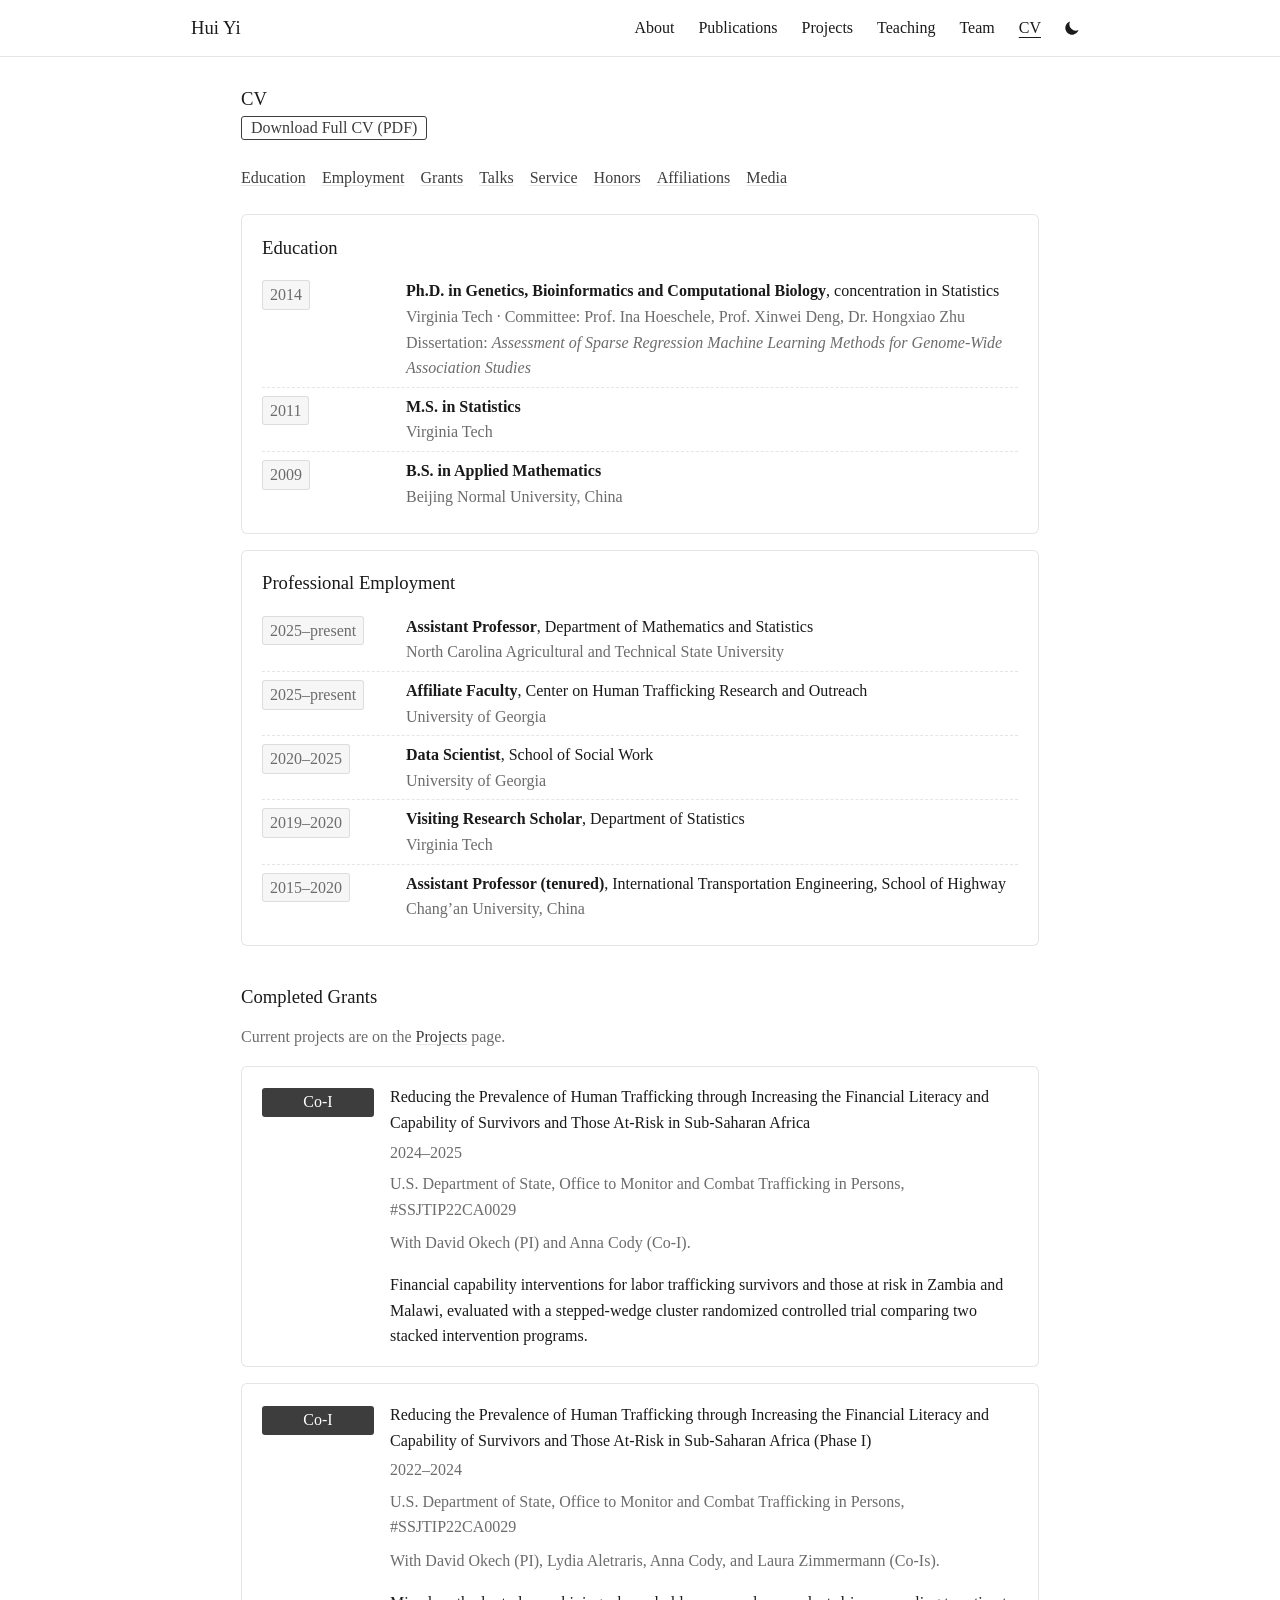
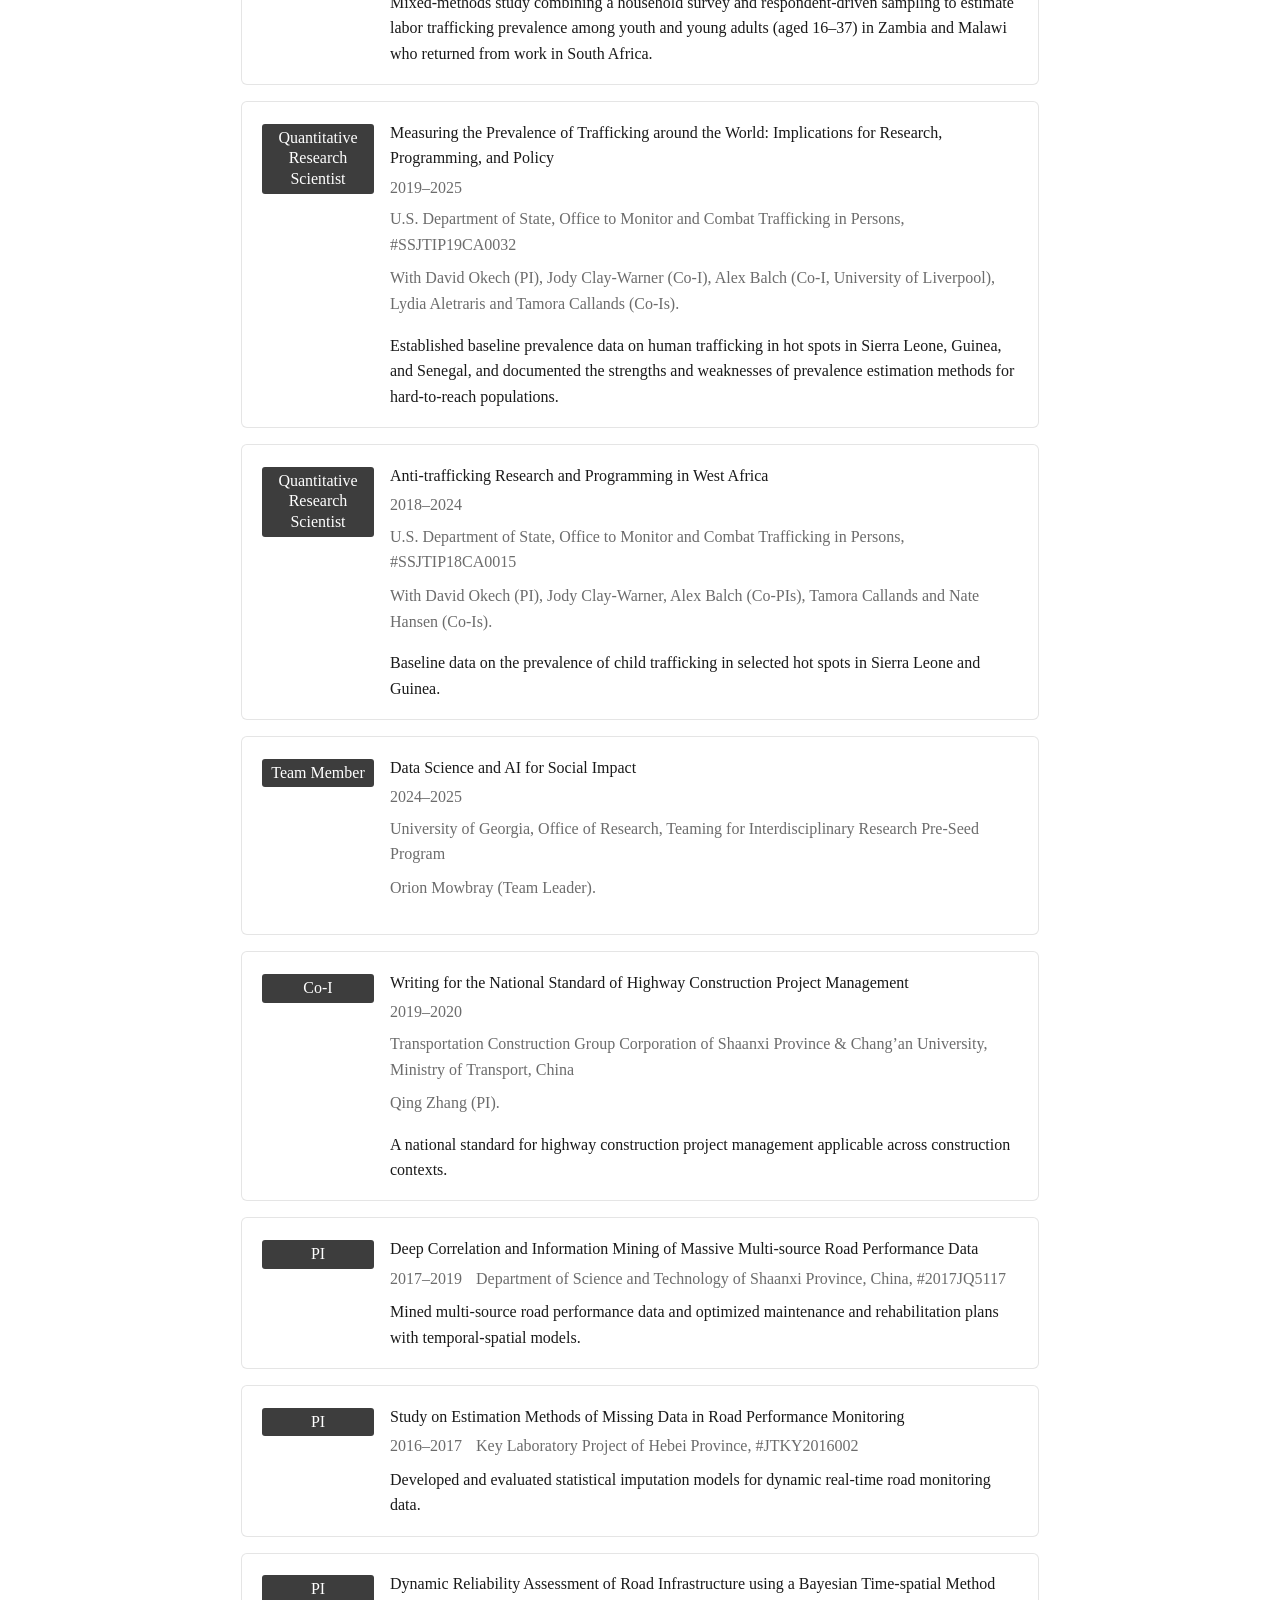
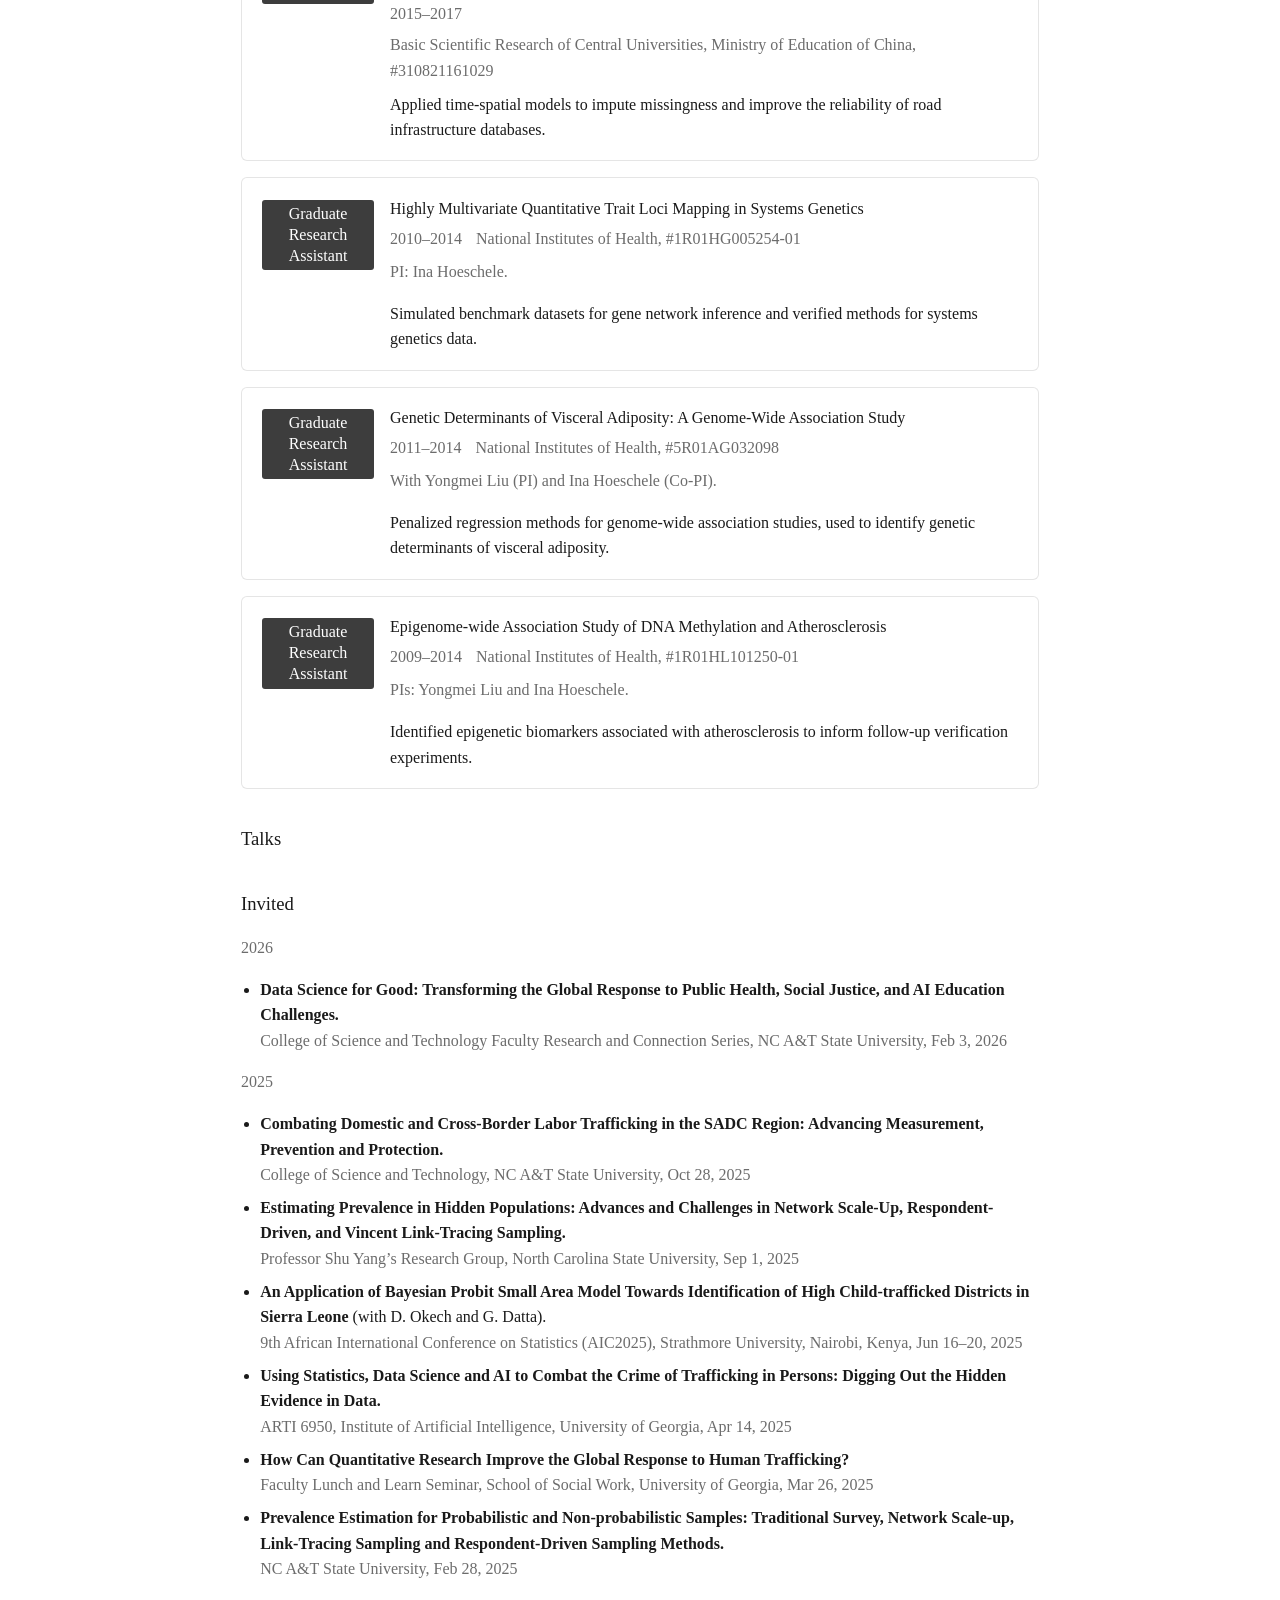
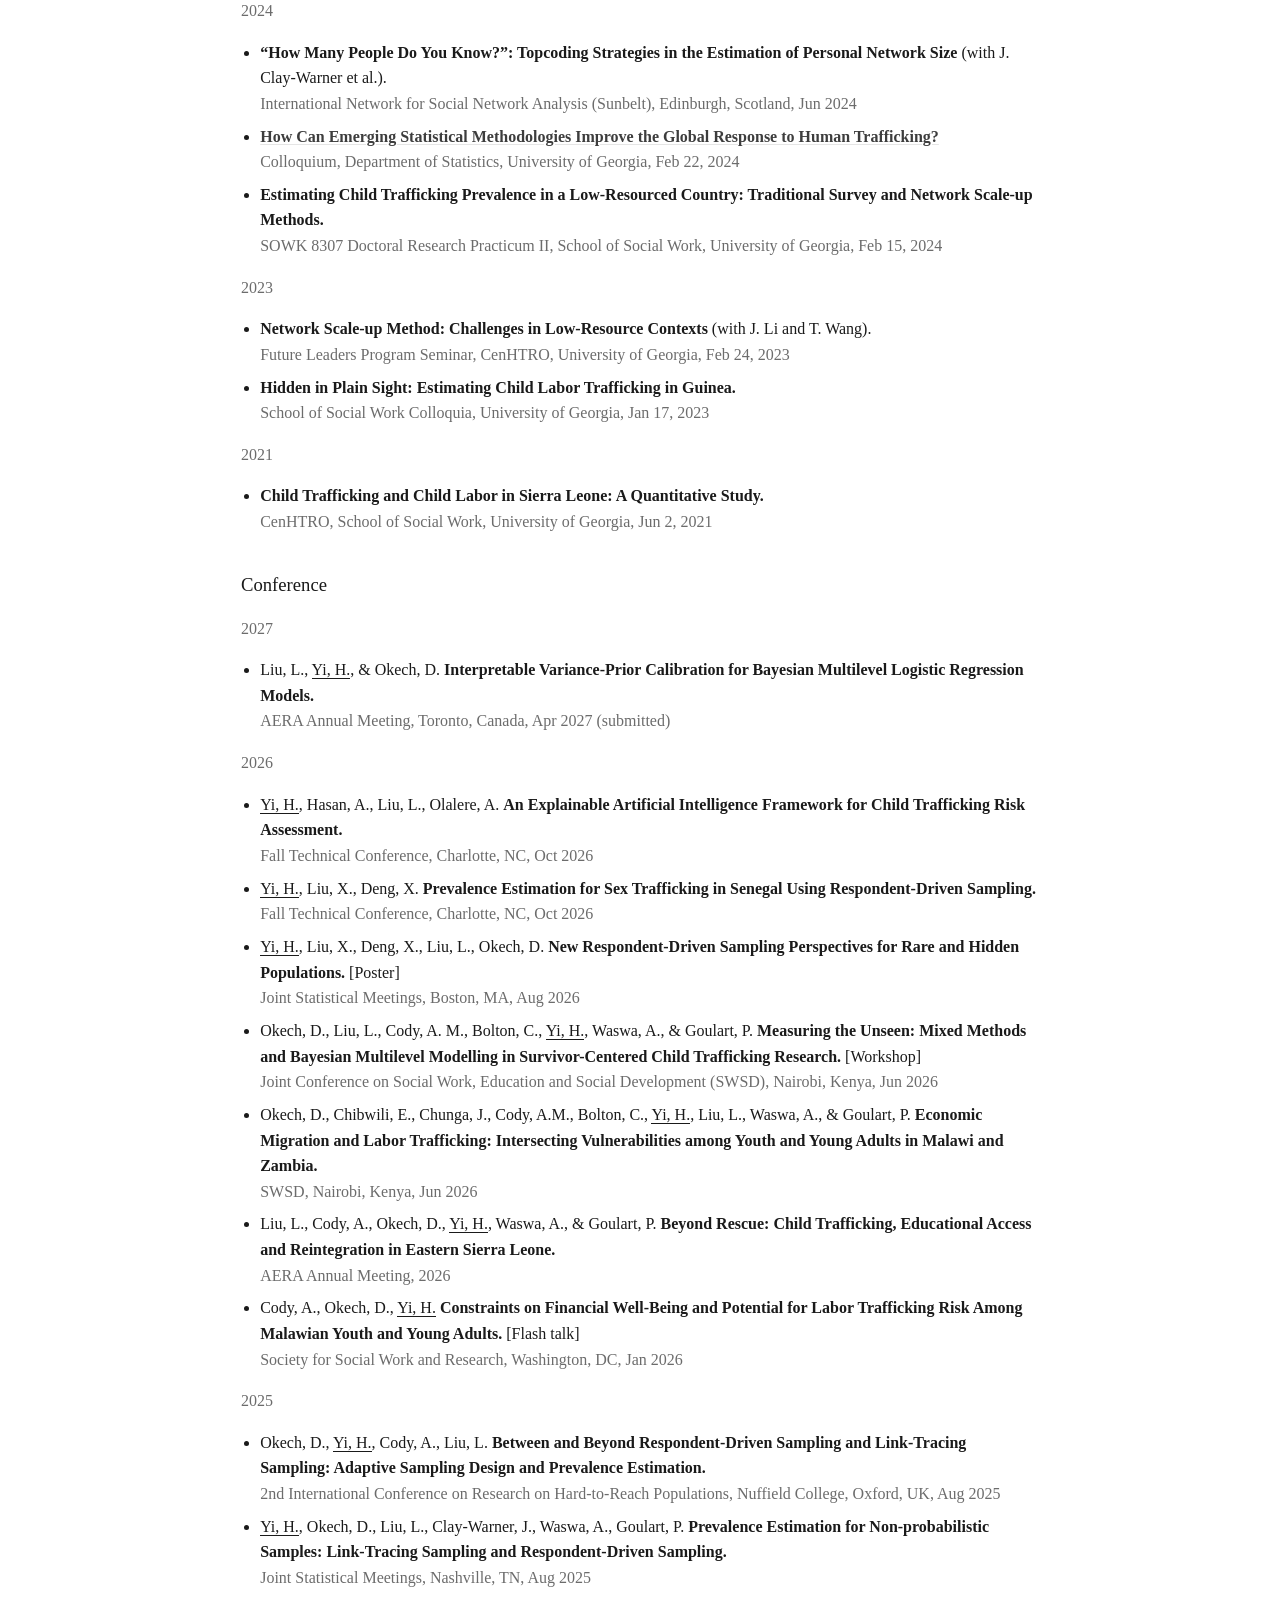
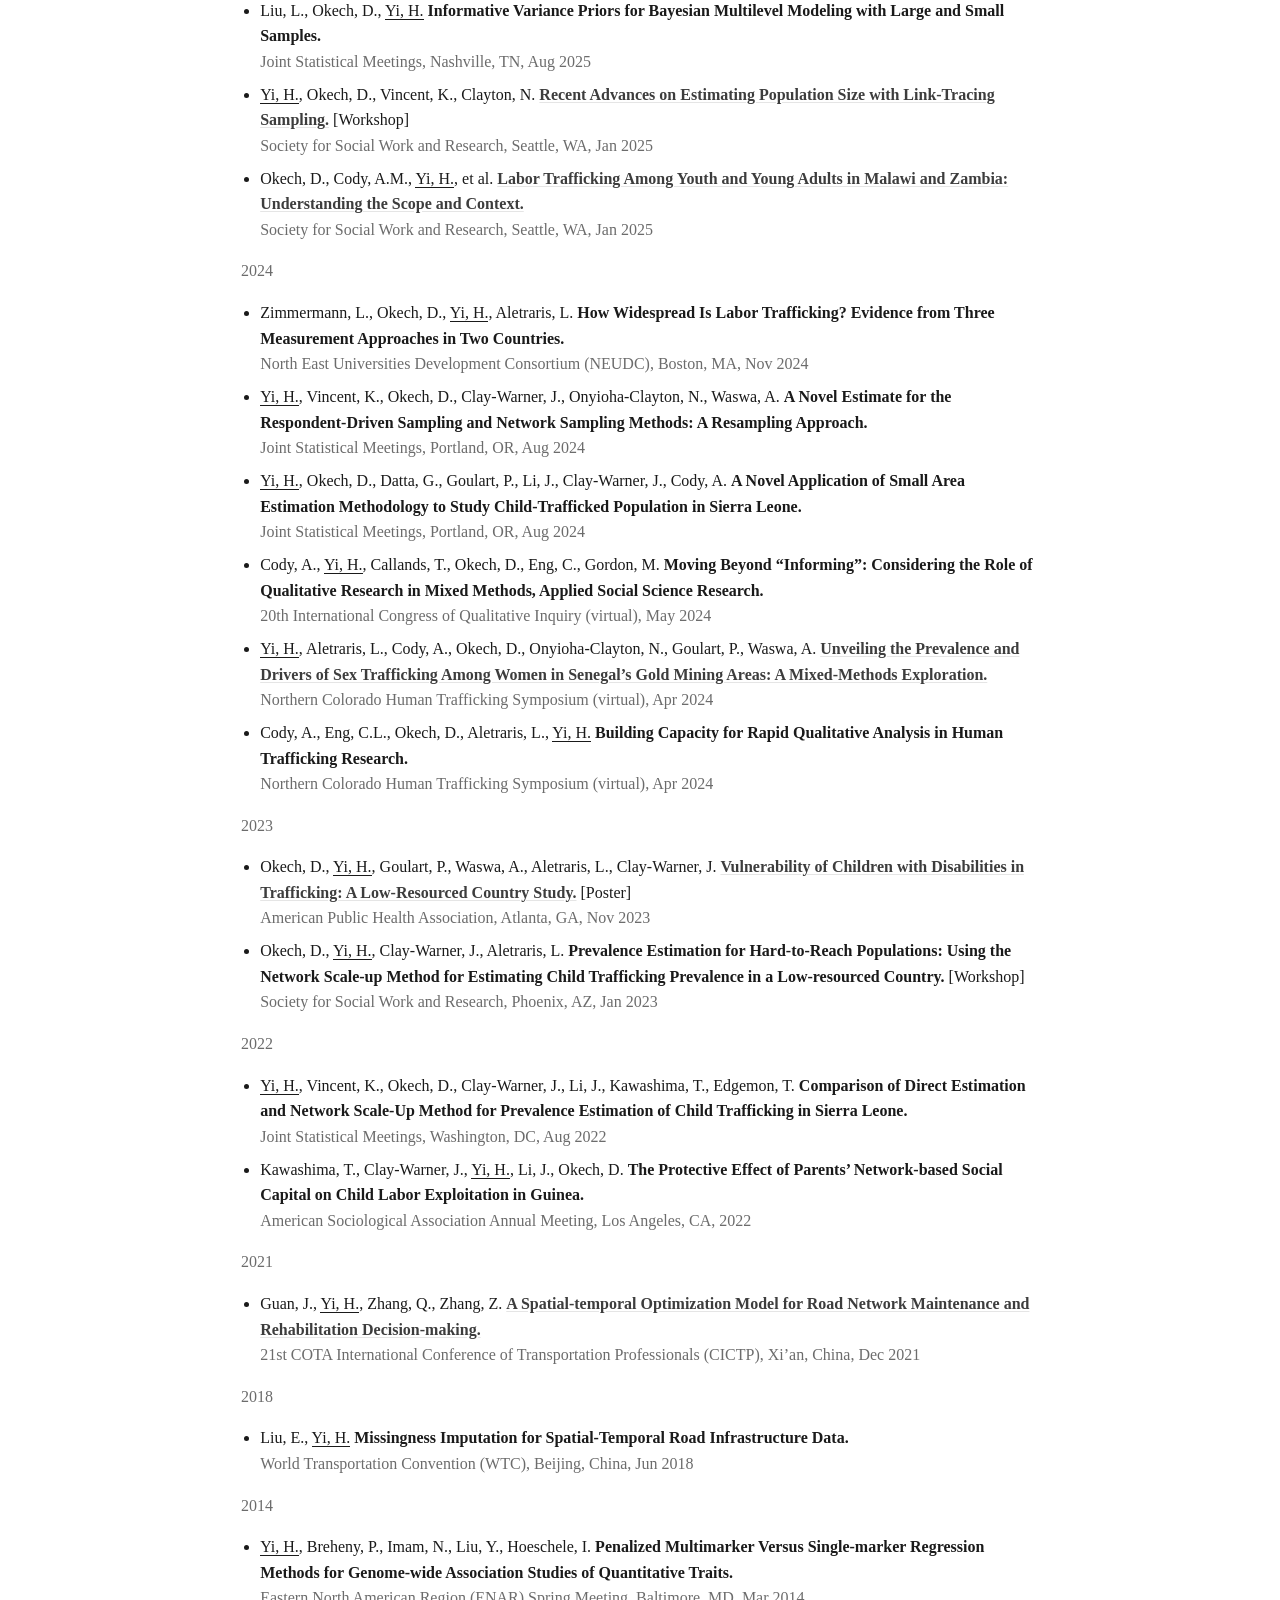
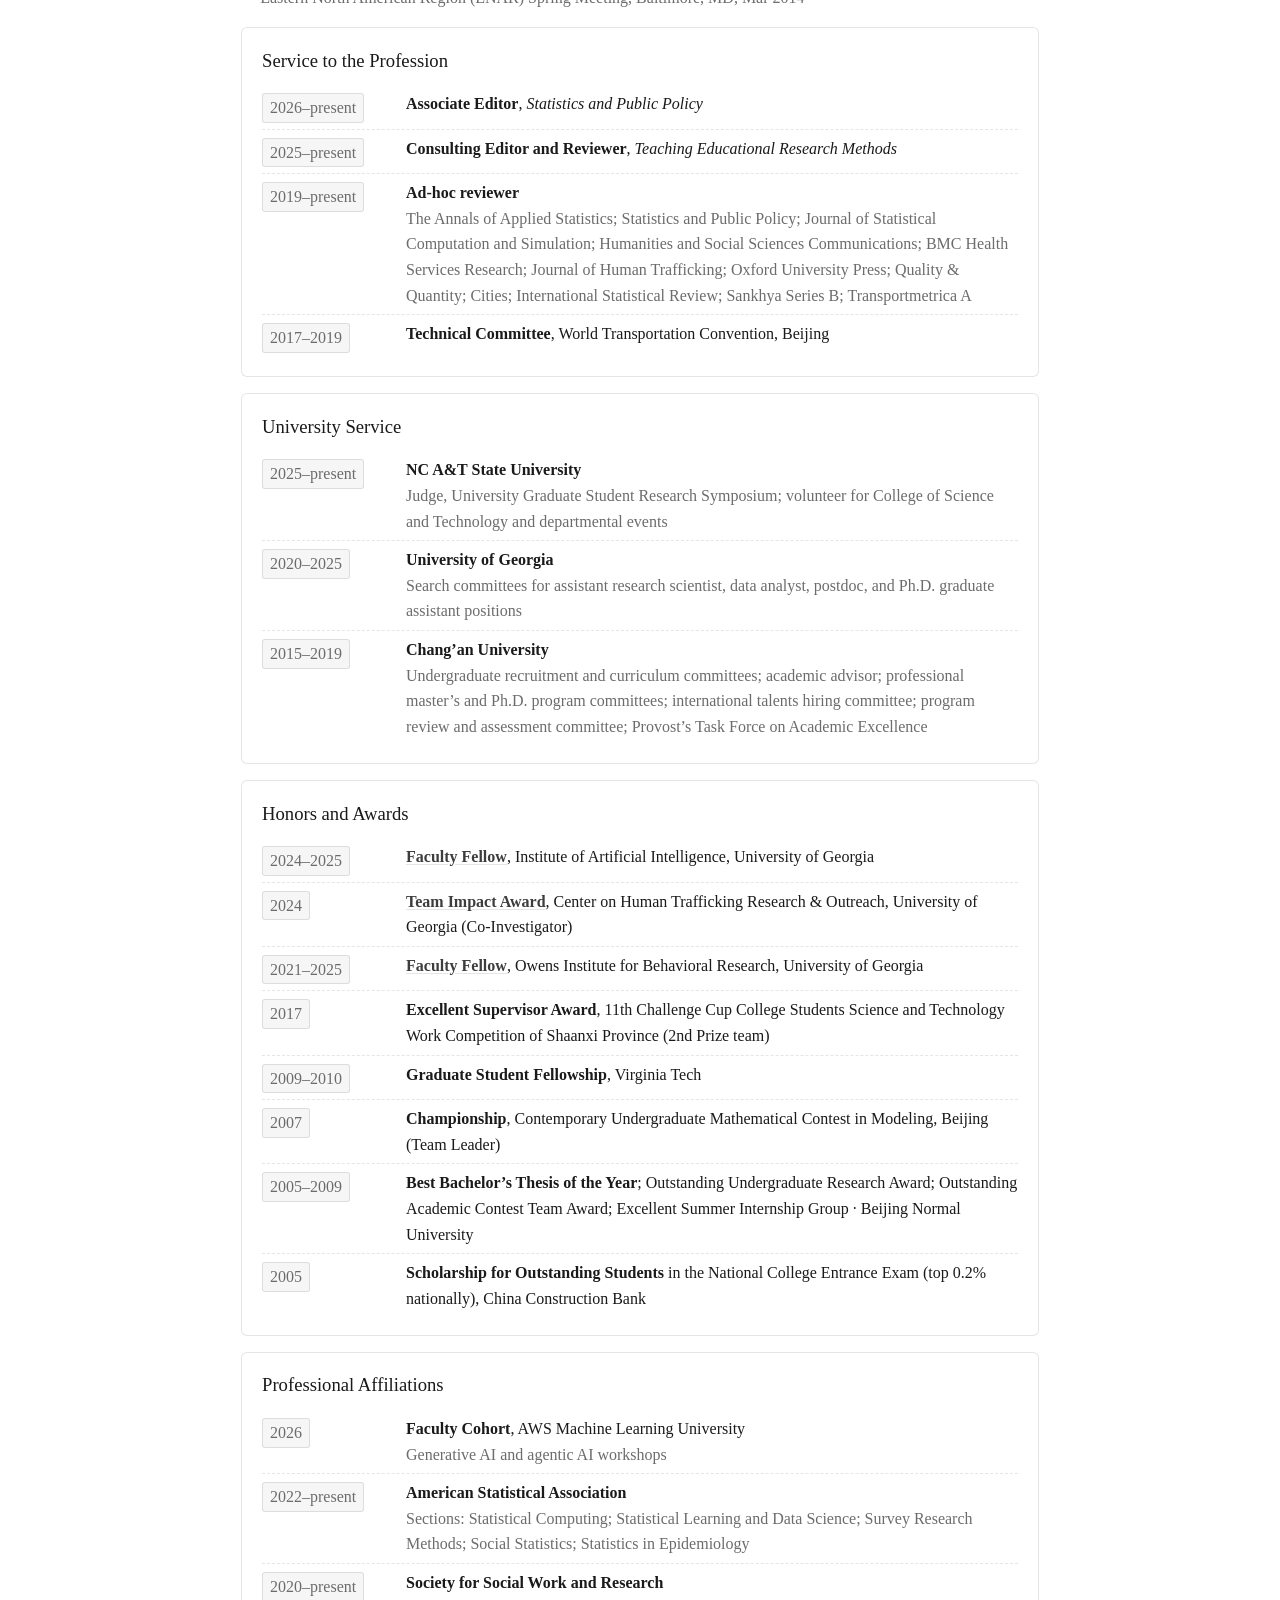
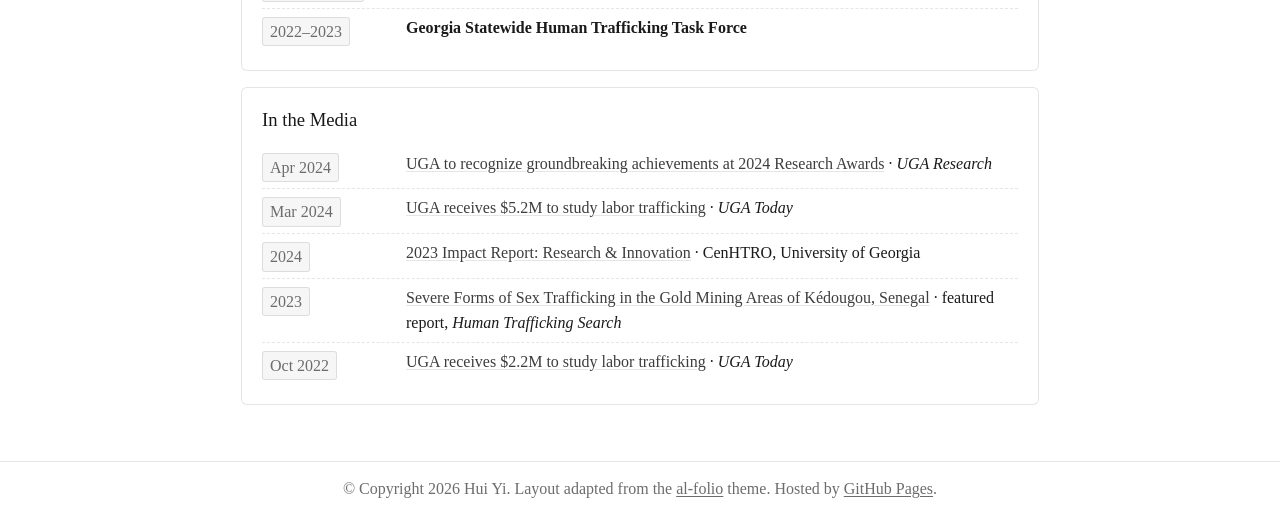
==== cv.html @ 5a34bf9c "Add files via upload" ====
<!DOCTYPE html>
<html lang="en">
<head>
<meta charset="utf-8">
<meta name="viewport" content="width=device-width, initial-scale=1, viewport-fit=cover">
<title>CV | Hui Yi, NC A&amp;T (NCAT)</title>
<meta name="description" content="Curriculum vitae of Hui Yi, Ph.D., Assistant Professor of Statistics at North Carolina A&amp;T State University (NCAT).">
<link rel="canonical" href="https://huiyi-stat.github.io/cv.html">
<meta name="author" content="Hui Yi">
<meta name="keywords" content="Hui Yi, Hui Yi NCAT, Hui Yi NC A&amp;T, North Carolina A&amp;T statistics, respondent-driven sampling, network scale-up, small area estimation, human trafficking, Bayesian">
<meta property="og:type" content="profile"><meta property="og:title" content="CV | Hui Yi, NC A&amp;T (NCAT)">
<meta property="og:description" content="Curriculum vitae of Hui Yi, Ph.D., Assistant Professor of Statistics at North Carolina A&amp;T State University (NCAT)."><meta property="og:url" content="https://huiyi-stat.github.io/cv.html">
<meta property="og:image" content="https://huiyi-stat.github.io/assets/img/prof_pic.jpg">
<link rel="stylesheet" href="assets/css/main.css">
<script src="assets/js/site.js"></script>
</head>
<body>
<header class="navbar"><nav class="navbar-inner" aria-label="Main">
  <a class="navbar-brand" href="index.html">Hui Yi</a>
  <div class="nav-right">
    <div class="nav-menu" id="nav-menu"><ul class="nav-links"><li><a href="index.html">About</a></li><li><a href="publications.html">Publications</a></li><li><a href="projects.html">Projects</a></li><li><a href="teaching.html">Teaching</a></li><li><a href="team.html">Team</a></li><li><a href="cv.html" class="active" aria-current="page">CV</a></li></ul></div>
    <button class="icon-btn theme-toggle" id="theme-toggle" type="button" aria-label="Toggle dark mode"><svg class="moon" viewBox="0 0 24 24" fill="currentColor" aria-hidden="true"><path d="M20.7 14.6A8.5 8.5 0 0 1 9.4 3.3 9 9 0 1 0 20.7 14.6z"/></svg><svg class="sun" viewBox="0 0 24 24" fill="currentColor" aria-hidden="true"><circle cx="12" cy="12" r="4.5"/><path d="M11 1h2v3h-2zM11 20h2v3h-2zM1 11h3v2H1zM20 11h3v2h-3zM4.2 2.8l2.1 2.1-1.4 1.4-2.1-2.1zM17.7 18.1l2.1 2.1-1.4 1.4-2.1-2.1zM2.8 19.8l2.1-2.1 1.4 1.4-2.1 2.1zM18.1 6.3l2.1-2.1 1.4 1.4-2.1 2.1z"/></svg></button>
    <button class="icon-btn nav-toggle" id="nav-toggle" type="button" aria-label="Toggle navigation" aria-expanded="false" aria-controls="nav-menu"><svg viewBox="0 0 24 24" fill="currentColor" aria-hidden="true"><path d="M3 6h18v2H3zM3 11h18v2H3zM3 16h18v2H3z"/></svg></button>
  </div>
</nav></header>
<main class="container">
<header class="post-header"><h1 class="post-title">CV</h1>
<p class="post-description"><a class="btn" href="assets/pdf/Hui_Yi_CV.pdf" target="_blank" rel="noopener">Download Full CV (PDF)</a></p></header>
<nav class="cv-toc" aria-label="CV sections"><a href="#education">Education</a><a href="#employment">Employment</a><a href="#grants">Grants</a><a href="#talks">Talks</a><a href="#service">Service</a><a href="#honors">Honors</a><a href="#affiliations">Affiliations</a><a href="#media">Media</a></nav>
<section id="education"><div class="card"><h3>Education</h3><ul class="cv-list"><li><div class="cv-date"><span class="pill">2014</span></div><div class="cv-main"><strong>Ph.D. in Genetics, Bioinformatics and Computational Biology</strong>, concentration in Statistics<div class="sub">Virginia Tech &middot; Committee: Prof. Ina Hoeschele, Prof. Xinwei Deng, Dr. Hongxiao Zhu</div><div class="sub">Dissertation: <em>Assessment of Sparse Regression Machine Learning Methods for Genome-Wide Association Studies</em></div></div></li><li><div class="cv-date"><span class="pill">2011</span></div><div class="cv-main"><strong>M.S. in Statistics</strong><div class="sub">Virginia Tech</div></div></li><li><div class="cv-date"><span class="pill">2009</span></div><div class="cv-main"><strong>B.S. in Applied Mathematics</strong><div class="sub">Beijing Normal University, China</div></div></li></ul></div></section>
<section id="employment"><div class="card"><h3>Professional Employment</h3><ul class="cv-list"><li><div class="cv-date"><span class="pill">2025&ndash;present</span></div><div class="cv-main"><strong>Assistant Professor</strong>, Department of Mathematics and Statistics<div class="sub">North Carolina Agricultural and Technical State University</div></div></li><li><div class="cv-date"><span class="pill">2025&ndash;present</span></div><div class="cv-main"><strong>Affiliate Faculty</strong>, Center on Human Trafficking Research and Outreach<div class="sub">University of Georgia</div></div></li><li><div class="cv-date"><span class="pill">2020&ndash;2025</span></div><div class="cv-main"><strong>Data Scientist</strong>, School of Social Work<div class="sub">University of Georgia</div></div></li><li><div class="cv-date"><span class="pill">2019&ndash;2020</span></div><div class="cv-main"><strong>Visiting Research Scholar</strong>, Department of Statistics<div class="sub">Virginia Tech</div></div></li><li><div class="cv-date"><span class="pill">2015&ndash;2020</span></div><div class="cv-main"><strong>Assistant Professor (tenured)</strong>, International Transportation Engineering, School of Highway<div class="sub">Chang&rsquo;an University, China</div></div></li></ul></div></section>
<section id="grants"><h2 class="section">Completed Grants</h2><p class="muted">Current projects are on the <a href="projects.html">Projects</a> page.</p><div class="card"><div class="pub-row"><div class="abbr"><abbr class="badge">Co-I</abbr></div><div>
<div class="pub-title">Reducing the Prevalence of Human Trafficking through Increasing the Financial Literacy and Capability of Survivors and Those At-Risk in Sub-Saharan Africa</div>
<div class="grant-meta"><span>2024–2025</span><span>U.S. Department of State, Office to Monitor and Combat Trafficking in Persons, #SSJTIP22CA0029</span></div>
<p class="pub-note">With David Okech (PI) and Anna Cody (Co-I).</p><p class="grant-desc">Financial capability interventions for labor trafficking survivors and those at risk in Zambia and Malawi, evaluated with a stepped-wedge cluster randomized controlled trial comparing two stacked intervention programs.</p></div></div></div><div class="card"><div class="pub-row"><div class="abbr"><abbr class="badge">Co-I</abbr></div><div>
<div class="pub-title">Reducing the Prevalence of Human Trafficking through Increasing the Financial Literacy and Capability of Survivors and Those At-Risk in Sub-Saharan Africa (Phase I)</div>
<div class="grant-meta"><span>2022–2024</span><span>U.S. Department of State, Office to Monitor and Combat Trafficking in Persons, #SSJTIP22CA0029</span></div>
<p class="pub-note">With David Okech (PI), Lydia Aletraris, Anna Cody, and Laura Zimmermann (Co-Is).</p><p class="grant-desc">Mixed-methods study combining a household survey and respondent-driven sampling to estimate labor trafficking prevalence among youth and young adults (aged 16–37) in Zambia and Malawi who returned from work in South Africa.</p></div></div></div><div class="card"><div class="pub-row"><div class="abbr"><abbr class="badge">Quantitative Research Scientist</abbr></div><div>
<div class="pub-title">Measuring the Prevalence of Trafficking around the World: Implications for Research, Programming, and Policy</div>
<div class="grant-meta"><span>2019–2025</span><span>U.S. Department of State, Office to Monitor and Combat Trafficking in Persons, #SSJTIP19CA0032</span></div>
<p class="pub-note">With David Okech (PI), Jody Clay-Warner (Co-I), Alex Balch (Co-I, University of Liverpool), Lydia Aletraris and Tamora Callands (Co-Is).</p><p class="grant-desc">Established baseline prevalence data on human trafficking in hot spots in Sierra Leone, Guinea, and Senegal, and documented the strengths and weaknesses of prevalence estimation methods for hard-to-reach populations.</p></div></div></div><div class="card"><div class="pub-row"><div class="abbr"><abbr class="badge">Quantitative Research Scientist</abbr></div><div>
<div class="pub-title">Anti-trafficking Research and Programming in West Africa</div>
<div class="grant-meta"><span>2018–2024</span><span>U.S. Department of State, Office to Monitor and Combat Trafficking in Persons, #SSJTIP18CA0015</span></div>
<p class="pub-note">With David Okech (PI), Jody Clay-Warner, Alex Balch (Co-PIs), Tamora Callands and Nate Hansen (Co-Is).</p><p class="grant-desc">Baseline data on the prevalence of child trafficking in selected hot spots in Sierra Leone and Guinea.</p></div></div></div><div class="card"><div class="pub-row"><div class="abbr"><abbr class="badge">Team Member</abbr></div><div>
<div class="pub-title">Data Science and AI for Social Impact</div>
<div class="grant-meta"><span>2024–2025</span><span>University of Georgia, Office of Research, Teaming for Interdisciplinary Research Pre-Seed Program</span></div>
<p class="pub-note">Orion Mowbray (Team Leader).</p></div></div></div><div class="card"><div class="pub-row"><div class="abbr"><abbr class="badge">Co-I</abbr></div><div>
<div class="pub-title">Writing for the National Standard of Highway Construction Project Management</div>
<div class="grant-meta"><span>2019–2020</span><span>Transportation Construction Group Corporation of Shaanxi Province &amp; Chang’an University, Ministry of Transport, China</span></div>
<p class="pub-note">Qing Zhang (PI).</p><p class="grant-desc">A national standard for highway construction project management applicable across construction contexts.</p></div></div></div><div class="card"><div class="pub-row"><div class="abbr"><abbr class="badge">PI</abbr></div><div>
<div class="pub-title">Deep Correlation and Information Mining of Massive Multi-source Road Performance Data</div>
<div class="grant-meta"><span>2017–2019</span><span>Department of Science and Technology of Shaanxi Province, China, #2017JQ5117</span></div>
<p class="grant-desc">Mined multi-source road performance data and optimized maintenance and rehabilitation plans with temporal-spatial models.</p></div></div></div><div class="card"><div class="pub-row"><div class="abbr"><abbr class="badge">PI</abbr></div><div>
<div class="pub-title">Study on Estimation Methods of Missing Data in Road Performance Monitoring</div>
<div class="grant-meta"><span>2016–2017</span><span>Key Laboratory Project of Hebei Province, #JTKY2016002</span></div>
<p class="grant-desc">Developed and evaluated statistical imputation models for dynamic real-time road monitoring data.</p></div></div></div><div class="card"><div class="pub-row"><div class="abbr"><abbr class="badge">PI</abbr></div><div>
<div class="pub-title">Dynamic Reliability Assessment of Road Infrastructure using a Bayesian Time-spatial Method</div>
<div class="grant-meta"><span>2015–2017</span><span>Basic Scientific Research of Central Universities, Ministry of Education of China, #310821161029</span></div>
<p class="grant-desc">Applied time-spatial models to impute missingness and improve the reliability of road infrastructure databases.</p></div></div></div><div class="card"><div class="pub-row"><div class="abbr"><abbr class="badge">Graduate Research Assistant</abbr></div><div>
<div class="pub-title">Highly Multivariate Quantitative Trait Loci Mapping in Systems Genetics</div>
<div class="grant-meta"><span>2010–2014</span><span>National Institutes of Health, #1R01HG005254-01</span></div>
<p class="pub-note">PI: Ina Hoeschele.</p><p class="grant-desc">Simulated benchmark datasets for gene network inference and verified methods for systems genetics data.</p></div></div></div><div class="card"><div class="pub-row"><div class="abbr"><abbr class="badge">Graduate Research Assistant</abbr></div><div>
<div class="pub-title">Genetic Determinants of Visceral Adiposity: A Genome-Wide Association Study</div>
<div class="grant-meta"><span>2011–2014</span><span>National Institutes of Health, #5R01AG032098</span></div>
<p class="pub-note">With Yongmei Liu (PI) and Ina Hoeschele (Co-PI).</p><p class="grant-desc">Penalized regression methods for genome-wide association studies, used to identify genetic determinants of visceral adiposity.</p></div></div></div><div class="card"><div class="pub-row"><div class="abbr"><abbr class="badge">Graduate Research Assistant</abbr></div><div>
<div class="pub-title">Epigenome-wide Association Study of DNA Methylation and Atherosclerosis</div>
<div class="grant-meta"><span>2009–2014</span><span>National Institutes of Health, #1R01HL101250-01</span></div>
<p class="pub-note">PIs: Yongmei Liu and Ina Hoeschele.</p><p class="grant-desc">Identified epigenetic biomarkers associated with atherosclerosis to inform follow-up verification experiments.</p></div></div></div></section>
<section id="talks"><h2 class="section">Talks</h2>
<h3 class="group">Invited</h3><h4 class="cv-year">2026</h4><ul class="plain"><li><strong>Data Science for Good: Transforming the Global Response to Public Health, Social Justice, and AI Education Challenges.</strong><span class="sub">College of Science and Technology Faculty Research and Connection Series, NC A&amp;T State University, Feb 3, 2026</span></li></ul><h4 class="cv-year">2025</h4><ul class="plain"><li><strong>Combating Domestic and Cross-Border Labor Trafficking in the SADC Region: Advancing Measurement, Prevention and Protection.</strong><span class="sub">College of Science and Technology, NC A&amp;T State University, Oct 28, 2025</span></li><li><strong>Estimating Prevalence in Hidden Populations: Advances and Challenges in Network Scale-Up, Respondent-Driven, and Vincent Link-Tracing Sampling.</strong><span class="sub">Professor Shu Yang&rsquo;s Research Group, North Carolina State University, Sep 1, 2025</span></li><li><strong>An Application of Bayesian Probit Small Area Model Towards Identification of High Child-trafficked Districts in Sierra Leone</strong> (with D. Okech and G. Datta).<span class="sub">9th African International Conference on Statistics (AIC2025), Strathmore University, Nairobi, Kenya, Jun 16&ndash;20, 2025</span></li><li><strong>Using Statistics, Data Science and AI to Combat the Crime of Trafficking in Persons: Digging Out the Hidden Evidence in Data.</strong><span class="sub">ARTI 6950, Institute of Artificial Intelligence, University of Georgia, Apr 14, 2025</span></li><li><strong>How Can Quantitative Research Improve the Global Response to Human Trafficking?</strong><span class="sub">Faculty Lunch and Learn Seminar, School of Social Work, University of Georgia, Mar 26, 2025</span></li><li><strong>Prevalence Estimation for Probabilistic and Non-probabilistic Samples: Traditional Survey, Network Scale-up, Link-Tracing Sampling and Respondent-Driven Sampling Methods.</strong><span class="sub">NC A&amp;T State University, Feb 28, 2025</span></li></ul><h4 class="cv-year">2024</h4><ul class="plain"><li><strong>&ldquo;How Many People Do You Know?&rdquo;: Topcoding Strategies in the Estimation of Personal Network Size</strong> (with J. Clay-Warner et al.).<span class="sub">International Network for Social Network Analysis (Sunbelt), Edinburgh, Scotland, Jun 2024</span></li><li><strong><a href="https://www.stat.uga.edu/events/content/2024/hui-yi" target="_blank" rel="noopener">How Can Emerging Statistical Methodologies Improve the Global Response to Human Trafficking?</a></strong><span class="sub">Colloquium, Department of Statistics, University of Georgia, Feb 22, 2024</span></li><li><strong>Estimating Child Trafficking Prevalence in a Low-Resourced Country: Traditional Survey and Network Scale-up Methods.</strong><span class="sub">SOWK 8307 Doctoral Research Practicum II, School of Social Work, University of Georgia, Feb 15, 2024</span></li></ul><h4 class="cv-year">2023</h4><ul class="plain"><li><strong>Network Scale-up Method: Challenges in Low-Resource Contexts</strong> (with J. Li and T. Wang).<span class="sub">Future Leaders Program Seminar, CenHTRO, University of Georgia, Feb 24, 2023</span></li><li><strong>Hidden in Plain Sight: Estimating Child Labor Trafficking in Guinea.</strong><span class="sub">School of Social Work Colloquia, University of Georgia, Jan 17, 2023</span></li></ul><h4 class="cv-year">2021</h4><ul class="plain"><li><strong>Child Trafficking and Child Labor in Sierra Leone: A Quantitative Study.</strong><span class="sub">CenHTRO, School of Social Work, University of Georgia, Jun 2, 2021</span></li></ul>
<h3 class="group">Conference</h3><h4 class="cv-year">2027</h4><ul class="plain"><li>Liu, L., <em class="self">Yi, H.</em>, & Okech, D. <strong>Interpretable Variance-Prior Calibration for Bayesian Multilevel Logistic Regression Models.</strong><span class="sub">AERA Annual Meeting, Toronto, Canada, Apr 2027 (submitted)</span></li></ul><h4 class="cv-year">2026</h4><ul class="plain"><li><em class="self">Yi, H.</em>, Hasan, A., Liu, L., Olalere, A. <strong>An Explainable Artificial Intelligence Framework for Child Trafficking Risk Assessment.</strong><span class="sub">Fall Technical Conference, Charlotte, NC, Oct 2026</span></li><li><em class="self">Yi, H.</em>, Liu, X., Deng, X. <strong>Prevalence Estimation for Sex Trafficking in Senegal Using Respondent-Driven Sampling.</strong><span class="sub">Fall Technical Conference, Charlotte, NC, Oct 2026</span></li><li><em class="self">Yi, H.</em>, Liu, X., Deng, X., Liu, L., Okech, D. <strong>New Respondent-Driven Sampling Perspectives for Rare and Hidden Populations.</strong> [Poster]<span class="sub">Joint Statistical Meetings, Boston, MA, Aug 2026</span></li><li>Okech, D., Liu, L., Cody, A. M., Bolton, C., <em class="self">Yi, H.</em>, Waswa, A., & Goulart, P. <strong>Measuring the Unseen: Mixed Methods and Bayesian Multilevel Modelling in Survivor-Centered Child Trafficking Research.</strong> [Workshop]<span class="sub">Joint Conference on Social Work, Education and Social Development (SWSD), Nairobi, Kenya, Jun 2026</span></li><li>Okech, D., Chibwili, E., Chunga, J., Cody, A.M., Bolton, C., <em class="self">Yi, H.</em>, Liu, L., Waswa, A., & Goulart, P. <strong>Economic Migration and Labor Trafficking: Intersecting Vulnerabilities among Youth and Young Adults in Malawi and Zambia.</strong><span class="sub">SWSD, Nairobi, Kenya, Jun 2026</span></li><li>Liu, L., Cody, A., Okech, D., <em class="self">Yi, H.</em>, Waswa, A., & Goulart, P. <strong>Beyond Rescue: Child Trafficking, Educational Access and Reintegration in Eastern Sierra Leone.</strong><span class="sub">AERA Annual Meeting, 2026</span></li><li>Cody, A., Okech, D., <em class="self">Yi, H.</em> <strong>Constraints on Financial Well-Being and Potential for Labor Trafficking Risk Among Malawian Youth and Young Adults.</strong> [Flash talk]<span class="sub">Society for Social Work and Research, Washington, DC, Jan 2026</span></li></ul><h4 class="cv-year">2025</h4><ul class="plain"><li>Okech, D., <em class="self">Yi, H.</em>, Cody, A., Liu, L. <strong>Between and Beyond Respondent-Driven Sampling and Link-Tracing Sampling: Adaptive Sampling Design and Prevalence Estimation.</strong><span class="sub">2nd International Conference on Research on Hard-to-Reach Populations, Nuffield College, Oxford, UK, Aug 2025</span></li><li><em class="self">Yi, H.</em>, Okech, D., Liu, L., Clay-Warner, J., Waswa, A., Goulart, P. <strong>Prevalence Estimation for Non-probabilistic Samples: Link-Tracing Sampling and Respondent-Driven Sampling.</strong><span class="sub">Joint Statistical Meetings, Nashville, TN, Aug 2025</span></li><li>Liu, L., Okech, D., <em class="self">Yi, H.</em> <strong>Informative Variance Priors for Bayesian Multilevel Modeling with Large and Small Samples.</strong><span class="sub">Joint Statistical Meetings, Nashville, TN, Aug 2025</span></li><li><em class="self">Yi, H.</em>, Okech, D., Vincent, K., Clayton, N. <strong><a href="https://sswr.confex.com/sswr/2025/webprogram/Session15559.html" target="_blank" rel="noopener">Recent Advances on Estimating Population Size with Link-Tracing Sampling.</a></strong> [Workshop]<span class="sub">Society for Social Work and Research, Seattle, WA, Jan 2025</span></li><li>Okech, D., Cody, A.M., <em class="self">Yi, H.</em>, et al. <strong><a href="https://sswr.confex.com/sswr/2025/webprogram/Paper58234.html" target="_blank" rel="noopener">Labor Trafficking Among Youth and Young Adults in Malawi and Zambia: Understanding the Scope and Context.</a></strong><span class="sub">Society for Social Work and Research, Seattle, WA, Jan 2025</span></li></ul><h4 class="cv-year">2024</h4><ul class="plain"><li>Zimmermann, L., Okech, D., <em class="self">Yi, H.</em>, Aletraris, L. <strong>How Widespread Is Labor Trafficking? Evidence from Three Measurement Approaches in Two Countries.</strong><span class="sub">North East Universities Development Consortium (NEUDC), Boston, MA, Nov 2024</span></li><li><em class="self">Yi, H.</em>, Vincent, K., Okech, D., Clay-Warner, J., Onyioha-Clayton, N., Waswa, A. <strong>A Novel Estimate for the Respondent-Driven Sampling and Network Sampling Methods: A Resampling Approach.</strong><span class="sub">Joint Statistical Meetings, Portland, OR, Aug 2024</span></li><li><em class="self">Yi, H.</em>, Okech, D., Datta, G., Goulart, P., Li, J., Clay-Warner, J., Cody, A. <strong>A Novel Application of Small Area Estimation Methodology to Study Child-Trafficked Population in Sierra Leone.</strong><span class="sub">Joint Statistical Meetings, Portland, OR, Aug 2024</span></li><li>Cody, A., <em class="self">Yi, H.</em>, Callands, T., Okech, D., Eng, C., Gordon, M. <strong>Moving Beyond &ldquo;Informing&rdquo;: Considering the Role of Qualitative Research in Mixed Methods, Applied Social Science Research.</strong><span class="sub">20th International Congress of Qualitative Inquiry (virtual), May 2024</span></li><li><em class="self">Yi, H.</em>, Aletraris, L., Cody, A., Okech, D., Onyioha-Clayton, N., Goulart, P., Waswa, A. <strong><a href="https://www.nocohumantraffickingsymposium.org/agenda/" target="_blank" rel="noopener">Unveiling the Prevalence and Drivers of Sex Trafficking Among Women in Senegal&rsquo;s Gold Mining Areas: A Mixed-Methods Exploration.</a></strong><span class="sub">Northern Colorado Human Trafficking Symposium (virtual), Apr 2024</span></li><li>Cody, A., Eng, C.L., Okech, D., Aletraris, L., <em class="self">Yi, H.</em> <strong>Building Capacity for Rapid Qualitative Analysis in Human Trafficking Research.</strong><span class="sub">Northern Colorado Human Trafficking Symposium (virtual), Apr 2024</span></li></ul><h4 class="cv-year">2023</h4><ul class="plain"><li>Okech, D., <em class="self">Yi, H.</em>, Goulart, P., Waswa, A., Aletraris, L., Clay-Warner, J. <strong><a href="https://apha.confex.com/apha/2023/meetingapp.cgi/Paper/539777" target="_blank" rel="noopener">Vulnerability of Children with Disabilities in Trafficking: A Low-Resourced Country Study.</a></strong> [Poster]<span class="sub">American Public Health Association, Atlanta, GA, Nov 2023</span></li><li>Okech, D., <em class="self">Yi, H.</em>, Clay-Warner, J., Aletraris, L. <strong>Prevalence Estimation for Hard-to-Reach Populations: Using the Network Scale-up Method for Estimating Child Trafficking Prevalence in a Low-resourced Country.</strong> [Workshop]<span class="sub">Society for Social Work and Research, Phoenix, AZ, Jan 2023</span></li></ul><h4 class="cv-year">2022</h4><ul class="plain"><li><em class="self">Yi, H.</em>, Vincent, K., Okech, D., Clay-Warner, J., Li, J., Kawashima, T., Edgemon, T. <strong>Comparison of Direct Estimation and Network Scale-Up Method for Prevalence Estimation of Child Trafficking in Sierra Leone.</strong><span class="sub">Joint Statistical Meetings, Washington, DC, Aug 2022</span></li><li>Kawashima, T., Clay-Warner, J., <em class="self">Yi, H.</em>, Li, J., Okech, D. <strong>The Protective Effect of Parents&rsquo; Network-based Social Capital on Child Labor Exploitation in Guinea.</strong><span class="sub">American Sociological Association Annual Meeting, Los Angeles, CA, 2022</span></li></ul><h4 class="cv-year">2021</h4><ul class="plain"><li>Guan, J., <em class="self">Yi, H.</em>, Zhang, Q., Zhang, Z. <strong><a href="https://www.aconf.org/conf_181454/contribution/743.html" target="_blank" rel="noopener">A Spatial-temporal Optimization Model for Road Network Maintenance and Rehabilitation Decision-making.</a></strong><span class="sub">21st COTA International Conference of Transportation Professionals (CICTP), Xi&rsquo;an, China, Dec 2021</span></li></ul><h4 class="cv-year">2018</h4><ul class="plain"><li>Liu, E., <em class="self">Yi, H.</em> <strong>Missingness Imputation for Spatial-Temporal Road Infrastructure Data.</strong><span class="sub">World Transportation Convention (WTC), Beijing, China, Jun 2018</span></li></ul><h4 class="cv-year">2014</h4><ul class="plain"><li><em class="self">Yi, H.</em>, Breheny, P., Imam, N., Liu, Y., Hoeschele, I. <strong>Penalized Multimarker Versus Single-marker Regression Methods for Genome-wide Association Studies of Quantitative Traits.</strong><span class="sub">Eastern North American Region (ENAR) Spring Meeting, Baltimore, MD, Mar 2014</span></li></ul></section>
<section id="service"><div class="card"><h3>Service to the Profession</h3><ul class="cv-list"><li><div class="cv-date"><span class="pill">2026&ndash;present</span></div><div class="cv-main"><strong>Associate Editor</strong>, <em>Statistics and Public Policy</em></div></li><li><div class="cv-date"><span class="pill">2025&ndash;present</span></div><div class="cv-main"><strong>Consulting Editor and Reviewer</strong>, <em>Teaching Educational Research Methods</em></div></li><li><div class="cv-date"><span class="pill">2019&ndash;present</span></div><div class="cv-main"><strong>Ad-hoc reviewer</strong><div class="sub">The Annals of Applied Statistics; Statistics and Public Policy; Journal of Statistical Computation and Simulation; Humanities and Social Sciences Communications; BMC Health Services Research; Journal of Human Trafficking; Oxford University Press; Quality &amp; Quantity; Cities; International Statistical Review; Sankhya Series B; Transportmetrica A</div></div></li><li><div class="cv-date"><span class="pill">2017&ndash;2019</span></div><div class="cv-main"><strong>Technical Committee</strong>, World Transportation Convention, Beijing</div></li></ul></div><div class="card"><h3>University Service</h3><ul class="cv-list"><li><div class="cv-date"><span class="pill">2025&ndash;present</span></div><div class="cv-main"><strong>NC A&amp;T State University</strong><div class="sub">Judge, University Graduate Student Research Symposium; volunteer for College of Science and Technology and departmental events</div></div></li><li><div class="cv-date"><span class="pill">2020&ndash;2025</span></div><div class="cv-main"><strong>University of Georgia</strong><div class="sub">Search committees for assistant research scientist, data analyst, postdoc, and Ph.D. graduate assistant positions</div></div></li><li><div class="cv-date"><span class="pill">2015&ndash;2019</span></div><div class="cv-main"><strong>Chang&rsquo;an University</strong><div class="sub">Undergraduate recruitment and curriculum committees; academic advisor; professional master&rsquo;s and Ph.D. program committees; international talents hiring committee; program review and assessment committee; Provost&rsquo;s Task Force on Academic Excellence</div></div></li></ul></div></section>
<section id="honors"><div class="card"><h3>Honors and Awards</h3><ul class="cv-list"><li><div class="cv-date"><span class="pill">2024&ndash;2025</span></div><div class="cv-main"><a href="https://www.ai.uga.edu/directory/people/hui-yi" target="_blank" rel="noopener"><strong>Faculty Fellow</strong></a>, Institute of Artificial Intelligence, University of Georgia</div></li><li><div class="cv-date"><span class="pill">2024</span></div><div class="cv-main"><a href="https://research.uga.edu/research-awards/2024/03/13/team-impact-award-2024/" target="_blank" rel="noopener"><strong>Team Impact Award</strong></a>, Center on Human Trafficking Research &amp; Outreach, University of Georgia (Co-Investigator)</div></li><li><div class="cv-date"><span class="pill">2021&ndash;2025</span></div><div class="cv-main"><a href="https://oibr.uga.edu/yi-hui/" target="_blank" rel="noopener"><strong>Faculty Fellow</strong></a>, Owens Institute for Behavioral Research, University of Georgia</div></li><li><div class="cv-date"><span class="pill">2017</span></div><div class="cv-main"><strong>Excellent Supervisor Award</strong>, 11th Challenge Cup College Students Science and Technology Work Competition of Shaanxi Province (2nd Prize team)</div></li><li><div class="cv-date"><span class="pill">2009&ndash;2010</span></div><div class="cv-main"><strong>Graduate Student Fellowship</strong>, Virginia Tech</div></li><li><div class="cv-date"><span class="pill">2007</span></div><div class="cv-main"><strong>Championship</strong>, Contemporary Undergraduate Mathematical Contest in Modeling, Beijing (Team Leader)</div></li><li><div class="cv-date"><span class="pill">2005&ndash;2009</span></div><div class="cv-main"><strong>Best Bachelor&rsquo;s Thesis of the Year</strong>; Outstanding Undergraduate Research Award; Outstanding Academic Contest Team Award; Excellent Summer Internship Group &middot; Beijing Normal University</div></li><li><div class="cv-date"><span class="pill">2005</span></div><div class="cv-main"><strong>Scholarship for Outstanding Students</strong> in the National College Entrance Exam (top 0.2% nationally), China Construction Bank</div></li></ul></div></section>
<section id="affiliations"><div class="card"><h3>Professional Affiliations</h3><ul class="cv-list"><li><div class="cv-date"><span class="pill">2026</span></div><div class="cv-main"><strong>Faculty Cohort</strong>, AWS Machine Learning University<div class="sub">Generative AI and agentic AI workshops</div></div></li><li><div class="cv-date"><span class="pill">2022&ndash;present</span></div><div class="cv-main"><strong>American Statistical Association</strong><div class="sub">Sections: Statistical Computing; Statistical Learning and Data Science; Survey Research Methods; Social Statistics; Statistics in Epidemiology</div></div></li><li><div class="cv-date"><span class="pill">2020&ndash;present</span></div><div class="cv-main"><strong>Society for Social Work and Research</strong></div></li><li><div class="cv-date"><span class="pill">2022&ndash;2023</span></div><div class="cv-main"><strong>Georgia Statewide Human Trafficking Task Force</strong></div></li></ul></div></section>
<section id="media"><div class="card"><h3>In the Media</h3><ul class="cv-list"><li><div class="cv-date"><span class="pill">Apr 2024</span></div><div class="cv-main"><a href="https://research.uga.edu/news/uga-to-recognize-groundbreaking-achievements-at-2024-research-awards/" target="_blank" rel="noopener">UGA to recognize groundbreaking achievements at 2024 Research Awards</a> &middot; <em>UGA Research</em></div></li><li><div class="cv-date"><span class="pill">Mar 2024</span></div><div class="cv-main"><a href="https://news.uga.edu/uga-receives-5-2m-to-combat-labor-trafficking/" target="_blank" rel="noopener">UGA receives $5.2M to study labor trafficking</a> &middot; <em>UGA Today</em></div></li><li><div class="cv-date"><span class="pill">2024</span></div><div class="cv-main"><a href="https://cenhtro.uga.edu/about/annual-impact-reports/2023-impact-report/research-innovation/" target="_blank" rel="noopener">2023 Impact Report: Research &amp; Innovation</a> &middot; CenHTRO, University of Georgia</div></li><li><div class="cv-date"><span class="pill">2023</span></div><div class="cv-main"><a href="https://humantraffickingsearch.org/resource/severe-forms-of-sex-trafficking-in-the-gold-mining-areas-of-kedougou-senegal/" target="_blank" rel="noopener">Severe Forms of Sex Trafficking in the Gold Mining Areas of K&eacute;dougou, Senegal</a> &middot; featured report, <em>Human Trafficking Search</em></div></li><li><div class="cv-date"><span class="pill">Oct 2022</span></div><div class="cv-main"><a href="https://news.uga.edu/uga-receives-2-2m-to-study-labor-trafficking/" target="_blank" rel="noopener">UGA receives $2.2M to study labor trafficking</a> &middot; <em>UGA Today</em></div></li></ul></div></section>
</main>
<footer>&copy; Copyright 2026 Hui Yi. Layout adapted from the <a href="https://github.com/alshedivat/al-folio">al-folio</a> theme. Hosted by <a href="https://pages.github.com/">GitHub Pages</a>.</footer>
</body>
</html>
---- assets/css/main.css ----
/* Layout modeled on the al-folio academic theme: fixed top nav, single 800px column,
   profile photo floated right, news table, publication rows with venue badges. */
:root {
  --bg: #ffffff;
  --bg-soft: #f6f6f7;
  --text: #1a1a1a;
  --muted: #6c6c6c;
  --theme: #3d3d3d;
  --theme-contrast: #ffffff;
  --divider: rgba(0, 0, 0, 0.1);
  --code-bg: rgba(0, 0, 0, 0.04);
  --year: #c8c8c8;
  --shadow: 0 2px 5px 0 rgba(0,0,0,.16), 0 2px 10px 0 rgba(0,0,0,.12);
  --font-sans: "Times New Roman", Times, "Liberation Serif", serif;
  --font-mono: "Courier New", Courier, monospace;
  color-scheme: light;
}
@media (prefers-color-scheme: dark) {
  :root:not([data-theme="light"]) {
    --bg: #1c1c1d; --bg-soft: #262628; --text: #e8e8e8; --muted: #a2a2a6;
    --theme: #d0d0d0; --theme-contrast: #1c1c1d; --divider: rgba(255,255,255,0.14);
    --code-bg: rgba(255,255,255,0.06); --year: #4a4a4e;
    --shadow: 0 2px 5px 0 rgba(0,0,0,.5);
    color-scheme: dark;
  }
}
:root[data-theme="dark"] {
  --bg: #1c1c1d; --bg-soft: #262628; --text: #e8e8e8; --muted: #a2a2a6;
  --theme: #d0d0d0; --theme-contrast: #1c1c1d; --divider: rgba(255,255,255,0.14);
  --code-bg: rgba(255,255,255,0.06); --year: #4a4a4e;
  --shadow: 0 2px 5px 0 rgba(0,0,0,.5);
  color-scheme: dark;
}

* { box-sizing: border-box; }
html { scroll-padding-top: 72px; }
body {
  margin: 0;
  background: var(--bg);
  color: var(--text);
  font-family: var(--font-sans);
  font-size: 16px;
  font-weight: 400;
  line-height: 1.6;
  -webkit-font-smoothing: antialiased;
}
a { color: var(--theme); text-decoration: none; }
a:hover { text-decoration: underline; }
a:focus-visible, button:focus-visible { outline: 2px solid var(--theme); outline-offset: 2px; }
img { max-width: 100%; }
p { margin: 0 0 1rem; }
h1, h2, h3, h4 { text-wrap: balance; }
.font-weight-bold { font-weight: inherit; }

/* ---------- navbar ---------- */
.navbar {
  position: fixed; top: 0; left: 0; right: 0; z-index: 10;
  background: var(--bg);
  box-shadow: 0 1px 0 var(--divider);
  padding-top: env(safe-area-inset-top, 0px);
}
.navbar-inner {
  max-width: 930px; margin: 0 auto; padding: 0 16px;
  min-height: 56px; display: flex; align-items: center; justify-content: space-between; gap: 12px;
}
.navbar-brand { color: var(--text); font-size: 1.25rem; font-weight: 300; white-space: nowrap; }
.navbar-brand:hover { color: var(--theme); text-decoration: none; }
.navbar-brand.hidden-on-about { visibility: hidden; }
.nav-links { display: flex; align-items: center; gap: 4px; list-style: none; margin: 0; padding: 0; }
.nav-links a {
  display: block; padding: 8px 10px; color: var(--text); font-size: 0.95rem; font-weight: 400;
}
.nav-links a:hover { color: var(--theme); text-decoration: none; }
.nav-links a.active { color: var(--theme); font-weight: 500; }
.nav-links a.active::after { content: " (current)"; position: absolute; width: 1px; height: 1px; overflow: hidden; clip: rect(0 0 0 0); }
.icon-btn {
  background: none; border: 0; padding: 8px; cursor: pointer; color: var(--text);
  display: inline-flex; align-items: center; border-radius: 4px;
}
.icon-btn:hover { color: var(--theme); }
.icon-btn svg { width: 18px; height: 18px; }
.nav-toggle { display: none; }
.theme-toggle .moon { display: inline; } .theme-toggle .sun { display: none; }
:root[data-theme="dark"] .theme-toggle .moon { display: none; }
:root[data-theme="dark"] .theme-toggle .sun { display: inline; }
@media (prefers-color-scheme: dark) {
  :root:not([data-theme="light"]) .theme-toggle .moon { display: none; }
  :root:not([data-theme="light"]) .theme-toggle .sun { display: inline; }
}

@media (max-width: 760px) {
  .nav-toggle { display: inline-flex; }
  .nav-menu {
    position: absolute; top: 100%; left: 0; right: 0; background: var(--bg);
    box-shadow: 0 1px 0 var(--divider); display: none; padding: 4px 16px 12px;
  }
  .nav-menu.open { display: block; }
  .nav-links { flex-direction: column; align-items: flex-start; }
  .navbar-brand.hidden-on-about { visibility: visible; }
}
.nav-right { display: flex; align-items: center; gap: 4px; }

/* ---------- page ---------- */
.container { max-width: 830px; margin: 0 auto; padding: 88px 16px 40px; }
.post-header { margin-bottom: 1.5rem; }
.post-title { font-size: 2.6rem; font-weight: 300; line-height: 1.2; margin: 0 0 0.4rem; }
.post-description { color: var(--muted); margin: 0; }
.desc { color: var(--muted); font-size: 1rem; margin-top: 0.25rem; }

.profile { float: right; width: 30%; margin: 0 0 1rem 1.5rem; text-align: center; }
.profile img { width: 100%; border-radius: 4px; box-shadow: var(--shadow); display: block; }
.profile .more-info { font-size: 0.82rem; color: var(--muted); margin-top: 0.75rem; line-height: 1.45; text-align: center; }
.profile .more-info p { margin: 0; }
@media (max-width: 576px) {
  .profile { float: none; width: 60%; max-width: 240px; margin: 0 auto 1.5rem; }
}

.clearfix::after { content: ""; display: table; clear: both; }
.about-body { font-size: 1rem; }
.about-body ul { padding-left: 1.2rem; margin: 0 0 1rem; }

h2.section {
  font-size: 1.6rem; font-weight: 300; margin: 2.2rem 0 0.8rem; clear: both;
}
h2.section a { color: inherit; }
h2.section a:hover { color: var(--theme); text-decoration: none; }

/* news */
.news .table-wrap { overflow-x: auto; max-height: 60vw; }
.news table { width: 100%; border-collapse: collapse; }
.news th, .news td { text-align: left; vertical-align: top; padding: 6px 0; border: 0; }
.news th { width: 18%; min-width: 92px; font-weight: 500; white-space: nowrap; padding-right: 12px; font-variant-numeric: tabular-nums; }

/* publications */
ol.bibliography { list-style: none; margin: 0; padding: 0; }
ol.bibliography > li { padding: 0.9rem 0; border-bottom: 1px solid var(--divider); }
ol.bibliography > li:last-child { border-bottom: 0; }
.pub-row { display: grid; grid-template-columns: 112px minmax(0, 1fr); gap: 16px; align-items: start; }
.abbr { padding-top: 4px; }
.badge {
  display: inline-block; width: 100%; max-width: 112px; text-align: center;
  background: var(--theme); color: var(--theme-contrast);
  font-size: 0.72rem; font-weight: 500; letter-spacing: 0.02em; padding: 4px 6px; border-radius: 3px;
  line-height: 1.3;
}
.badge.alt { background: var(--muted); }
.pub-title { font-weight: 500; }
.pub-author, .pub-periodical { font-size: 0.95rem; }
.pub-author em { font-style: normal; border-bottom: 1px solid currentColor; font-weight: 500; }
.pub-periodical { color: var(--muted); }
.pub-periodical em { color: var(--text); }
.pub-note { font-size: 0.85rem; color: var(--muted); }
.links { display: flex; flex-wrap: wrap; gap: 6px; margin-top: 6px; }
.btn {
  display: inline-block; border: 1px solid var(--theme); color: var(--theme); background: transparent;
  font: 500 0.72rem/1 var(--font-sans); letter-spacing: 0.04em; text-transform: uppercase;
  padding: 5px 9px; border-radius: 3px; cursor: pointer;
}
.btn:hover { background: var(--theme); color: var(--theme-contrast); text-decoration: none; }
.bibtex {
  margin-top: 8px; background: var(--code-bg); border-radius: 4px; padding: 10px 12px;
  font: 0.78rem/1.5 var(--font-mono); overflow-x: auto; white-space: pre;
}
@media (max-width: 576px) {
  .pub-row { grid-template-columns: minmax(0, 1fr); gap: 6px; }
  .badge { width: auto; }
}

h2.year {
  text-align: right; font-size: 3.2rem; font-weight: 300; color: var(--year);
  margin: 1.6rem 0 -1.2rem; line-height: 1; border-top: 1px solid var(--divider); padding-top: 1rem;
}
h2.year.first { border-top: 0; }
h3.group { font-size: 1.25rem; font-weight: 400; margin: 2.2rem 0 0.4rem; color: var(--theme); }

/* generic cards (grants, cv) */
.card { border: 1px solid var(--divider); border-radius: 6px; padding: 1.1rem 1.25rem; margin-bottom: 1rem; background: var(--bg); }
.card h3 { font-size: 1.15rem; font-weight: 400; margin: 0 0 0.6rem; color: var(--theme); }
.cv-list { list-style: none; padding: 0; margin: 0; }
.cv-list > li { display: grid; grid-template-columns: 130px minmax(0, 1fr); gap: 14px; padding: 6px 0; }
.cv-list > li + li { border-top: 1px dashed var(--divider); }
.cv-date { font-size: 0.85rem; color: var(--muted); font-variant-numeric: tabular-nums; padding-top: 2px; }
.cv-date .pill { display: inline-block; background: var(--bg-soft); border: 1px solid var(--divider); border-radius: 3px; padding: 1px 7px; }
.cv-main { min-width: 0; }
.cv-main .sub { color: var(--muted); font-size: 0.92rem; }
@media (max-width: 576px) { .cv-list > li { grid-template-columns: minmax(0, 1fr); gap: 2px; } }

.grant-meta { display: flex; flex-wrap: wrap; gap: 6px 14px; font-size: 0.85rem; color: var(--muted); margin: 0.25rem 0 0.5rem; }
.grant-meta strong { color: var(--text); font-weight: 500; }
.grant-desc { font-size: 0.93rem; margin: 0; }
.summary-box { background: var(--bg-soft); border-radius: 6px; padding: 1rem 1.25rem; margin-bottom: 1.5rem; }

ul.plain { padding-left: 1.2rem; }
ul.plain li { margin-bottom: 0.45rem; }
ul.plain .sub { color: var(--muted); font-size: 0.92rem; display: block; }
.tags { display: flex; flex-wrap: wrap; gap: 6px; list-style: none; padding: 0; margin: 0.4rem 0 1rem; }
.tags li { border: 1px solid var(--divider); border-radius: 999px; padding: 2px 12px; font-size: 0.88rem; }

/* social */
.social { text-align: center; margin-top: 2.5rem; clear: both; }
.contact-icons { display: flex; justify-content: center; gap: 22px; }
.contact-icons a { color: var(--text); }
.contact-icons a:hover { color: var(--theme); }
.contact-icons svg { width: 34px; height: 34px; }
.contact-note { color: var(--muted); font-size: 0.92rem; margin-top: 0.8rem; }

footer {
  border-top: 1px solid var(--divider); color: var(--muted); font-size: 0.8rem; text-align: center;
  padding: 14px 16px calc(14px + env(safe-area-inset-bottom, 0px));
}
footer a { color: var(--muted); text-decoration: underline; }

@media (prefers-reduced-motion: no-preference) {
  a, .btn, .icon-btn { transition: color .15s, background-color .15s; }
}
em.self { font-style: normal; border-bottom: 1px solid currentColor; font-weight: 500; }
.profile img { height: auto; }
abbr.badge { text-decoration: none; border: 0; cursor: default; }

/* ---------- Typography: Times New Roman, 12 pt text / 14 pt headings; neutral colors ---------- */
body, .nav-links a, .post-description, .desc, .about-body, .profile .more-info, .news th, .news td,
.pub-title, .pub-author, .pub-periodical, .pub-note, .badge, .btn, .bibtex, .cv-date, .cv-main .sub,
.grant-meta, .grant-desc, ul.plain .sub, .tags li, .contact-note, footer, .summary-box, .card { font-size: 12pt; }
.navbar-brand, .post-title, h2.section, h2.year, h3.group, .card h3 { font-size: 14pt; }
.post-title, .navbar-brand, h2.section, h2.year, h3.group, .card h3 { font-weight: 400; }
.post-title { margin-bottom: 0.3rem; }
h2.year { color: var(--muted); text-align: right; margin: 1.4rem 0 0.2rem; padding-top: 0.8rem; }
h3.group, .card h3 { color: var(--text); }
.pub-title, .news th, .nav-links a.active, .grant-meta strong { font-weight: 400; }
.pub-author em, em.self { font-weight: 400; }
a { color: var(--theme); text-decoration: underline; text-decoration-color: var(--divider); text-underline-offset: 2px; }
a:hover { text-decoration-color: currentColor; }
.navbar-brand, .nav-links a, .contact-icons a, .btn, h2.section a { text-decoration: none; }
.nav-links a.active { color: var(--text); text-decoration: underline; text-underline-offset: 4px; }
.badge { letter-spacing: 0; font-weight: 400; }
.btn { text-transform: none; letter-spacing: 0; font-weight: 400; padding: 3px 9px; }
.bibtex { font-size: 10pt; }

/* ---------- layout v2 (gaoxiangluo.github.io style) ---------- */
.affil { margin-bottom: 1rem; }
.affil p { margin: 0; }
.muted { color: var(--muted); }
.pub-row.wide { grid-template-columns: 1.6em 160px minmax(0, 1fr); }
.pub-num { padding-top: 3px; color: var(--muted); font-variant-numeric: tabular-nums; }
.abbr .preview { display: block; width: 100%; max-width: 160px; height: auto; margin-top: 6px; border-radius: 3px; border: 1px solid var(--divider); }
.badge { max-width: 160px; }
.labels { display: flex; flex-wrap: wrap; gap: 6px; margin-top: 4px; }
.award { font-size: 12pt; border: 1px solid var(--muted); color: var(--muted); border-radius: 3px; padding: 0 7px; }
.abstract { margin-top: 8px; border-left: 2px solid var(--divider); padding-left: 12px; font-size: 12pt; }
.abstract p { margin: 0; }
.overview { clear: both; margin: 2rem 0 0; display: grid; grid-template-columns: minmax(0,1fr) auto minmax(0,1fr) auto minmax(0,1fr); gap: 10px; align-items: stretch; }
.ov-col { border: 1px solid var(--divider); border-radius: 6px; padding: 12px 14px; background: var(--bg-soft); }
.ov-head { font-size: 14pt; margin-bottom: 6px; }
.ov-col ul { margin: 0; padding-left: 1.1rem; font-size: 12pt; }
.ov-arrow { align-self: center; color: var(--muted); font-size: 14pt; }
.overview figcaption { grid-column: 1 / -1; text-align: center; color: var(--muted); font-size: 12pt; }
.cv-toc { display: flex; flex-wrap: wrap; gap: 6px 16px; margin: 0 0 1.5rem; font-size: 12pt; }
h4.cv-year { font-size: 12pt; font-weight: 400; color: var(--muted); margin: 1rem 0 0.3rem; }
h3.group.sub { margin-top: 1.2rem; }
section[id] { scroll-margin-top: 72px; }
@media (max-width: 680px) {
  .overview { grid-template-columns: minmax(0, 1fr); }
  .ov-arrow { transform: rotate(90deg); justify-self: center; }
}
@media (max-width: 576px) {
  .pub-row.wide { grid-template-columns: 1.6em minmax(0, 1fr); }
  .pub-row.wide .abbr { grid-column: 2; }
  .pub-row.wide .pub-body { grid-column: 2; }
  .abbr .preview { max-width: 200px; }
}
.pub-row.thumb { grid-template-columns: 160px minmax(0, 1fr); }
@media (max-width: 576px) { .pub-row.thumb { grid-template-columns: minmax(0, 1fr); } }

/* ---------- v3: projects, teaching, team ---------- */
h3.year { text-align: right; font-size: 14pt; font-weight: 400; color: var(--muted); margin: 1.4rem 0 0.2rem; line-height: 1; border-top: 1px solid var(--divider); padding-top: 0.8rem; }
h3.year.first { border-top: 0; }
.project { display: grid; grid-template-columns: 220px minmax(0, 1fr); gap: 20px; padding: 1.2rem 0; border-bottom: 1px solid var(--divider); }
.project:last-child { border-bottom: 0; }
.project-img { width: 100%; height: auto; border-radius: 6px; border: 1px solid var(--divider); }
.project-meta { display: flex; flex-wrap: wrap; gap: 6px 14px; color: var(--muted); font-size: 12pt; align-items: center; }
.status { border-radius: 999px; padding: 0 10px; border: 1px solid currentColor; }
.status.active { color: #1b7a5a; }
.status.pending { color: #a15c00; }
:root[data-theme="dark"] .status.active { color: #6fd3a8; }
:root[data-theme="dark"] .status.pending { color: #f0b35a; }
@media (prefers-color-scheme: dark) { :root:not([data-theme="light"]) .status.active { color: #6fd3a8; } :root:not([data-theme="light"]) .status.pending { color: #f0b35a; } }
.project-title { font-size: 14pt; font-weight: 400; margin: 0.4rem 0 0.6rem; line-height: 1.35; }
.facts { display: grid; grid-template-columns: 130px minmax(0, 1fr); gap: 4px 12px; margin: 0 0 0.6rem; font-size: 12pt; }
.facts dt { color: var(--muted); }
.facts dd { margin: 0; }
.project-desc { margin: 0; font-size: 12pt; }
.courses { display: grid; gap: 12px; margin-bottom: 1rem; }
.course { display: grid; grid-template-columns: 170px minmax(0, 1fr); gap: 14px; align-items: start; border: 1px solid var(--divider); border-radius: 6px; padding: 12px 14px; }
.course-code { background: var(--theme); color: var(--theme-contrast); border-radius: 3px; padding: 2px 8px; text-align: center; font-size: 12pt; }
.course .sub, .member .sub { color: var(--muted); font-size: 12pt; }
.team { display: grid; grid-template-columns: repeat(auto-fit, minmax(260px, 1fr)); gap: 16px; }
.member { display: flex; gap: 16px; align-items: center; border: 1px solid var(--divider); border-radius: 6px; padding: 16px; }
.avatar { flex: 0 0 72px; width: 72px; height: 72px; border-radius: 50%; color: #fff; display: grid; place-items: center; font-size: 14pt; letter-spacing: 0.05em; }
.member-name { font-size: 14pt; font-weight: 400; margin: 0; }
@media (max-width: 640px) {
  .project { grid-template-columns: minmax(0, 1fr); }
  .project-img { max-width: 280px; }
  .facts { grid-template-columns: minmax(0, 1fr); gap: 0; }
  .facts dd { margin-bottom: 6px; }
  .course { grid-template-columns: minmax(0, 1fr); }
  .course-code { justify-self: start; }
}
/* nav fits six tabs */
@media (max-width: 860px) { .nav-toggle { display: inline-flex; } .nav-menu { position: absolute; top: 100%; left: 0; right: 0; background: var(--bg); box-shadow: 0 1px 0 var(--divider); display: none; padding: 4px 16px 12px; } .nav-menu.open { display: block; } .nav-links { flex-direction: column; align-items: flex-start; } .navbar-brand.hidden-on-about { visibility: visible; } }
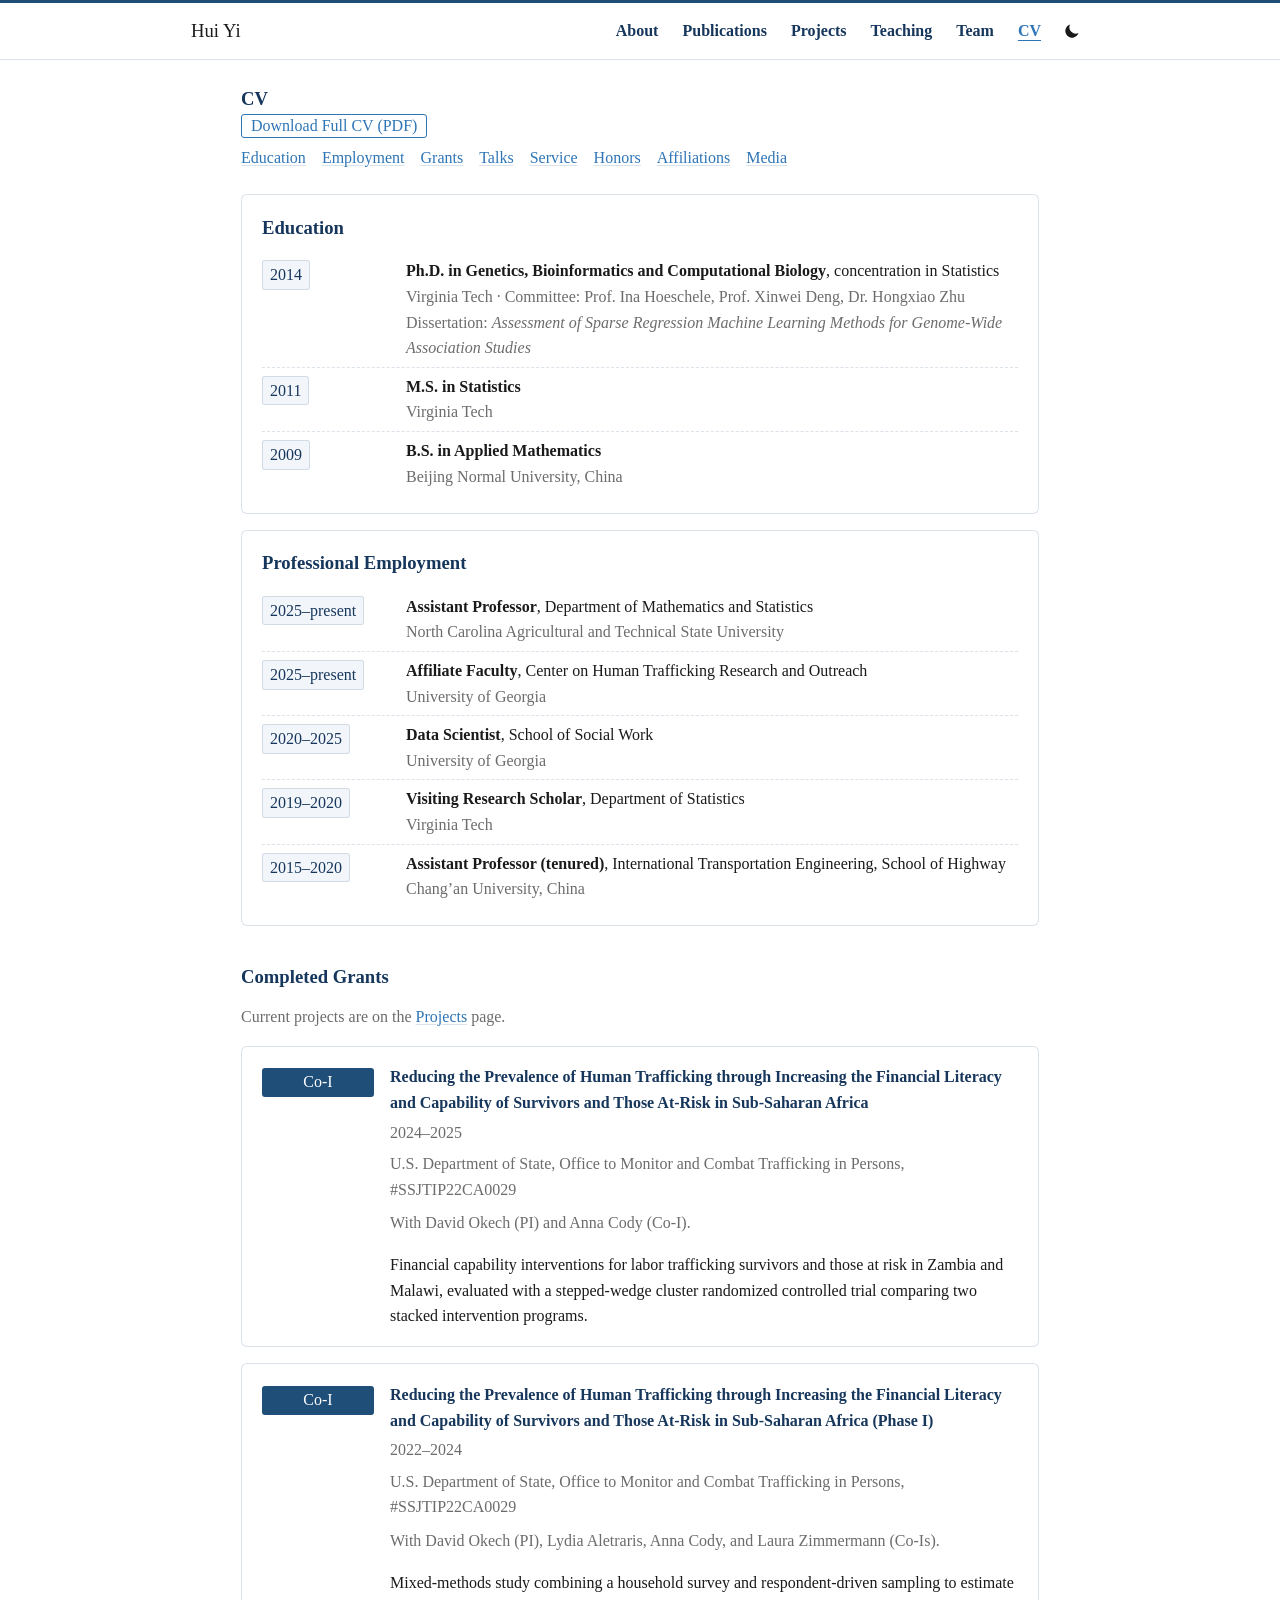
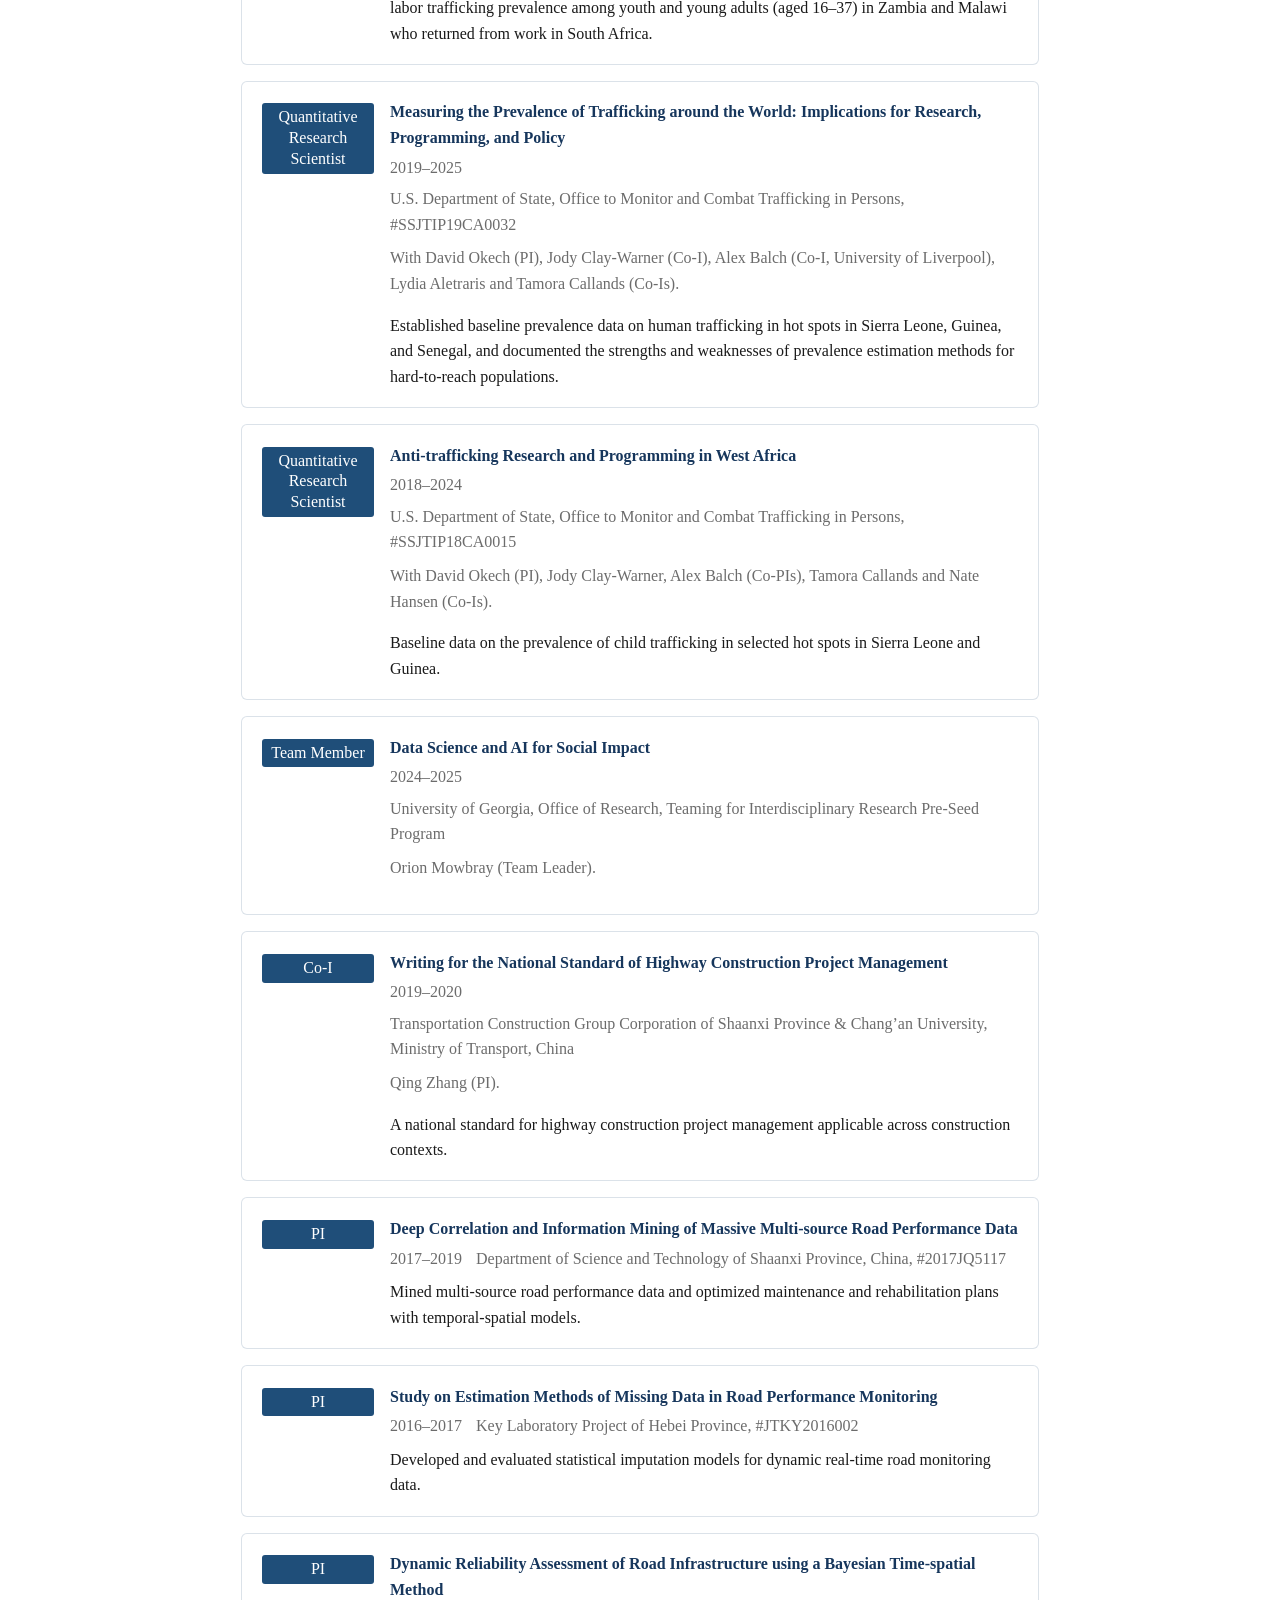
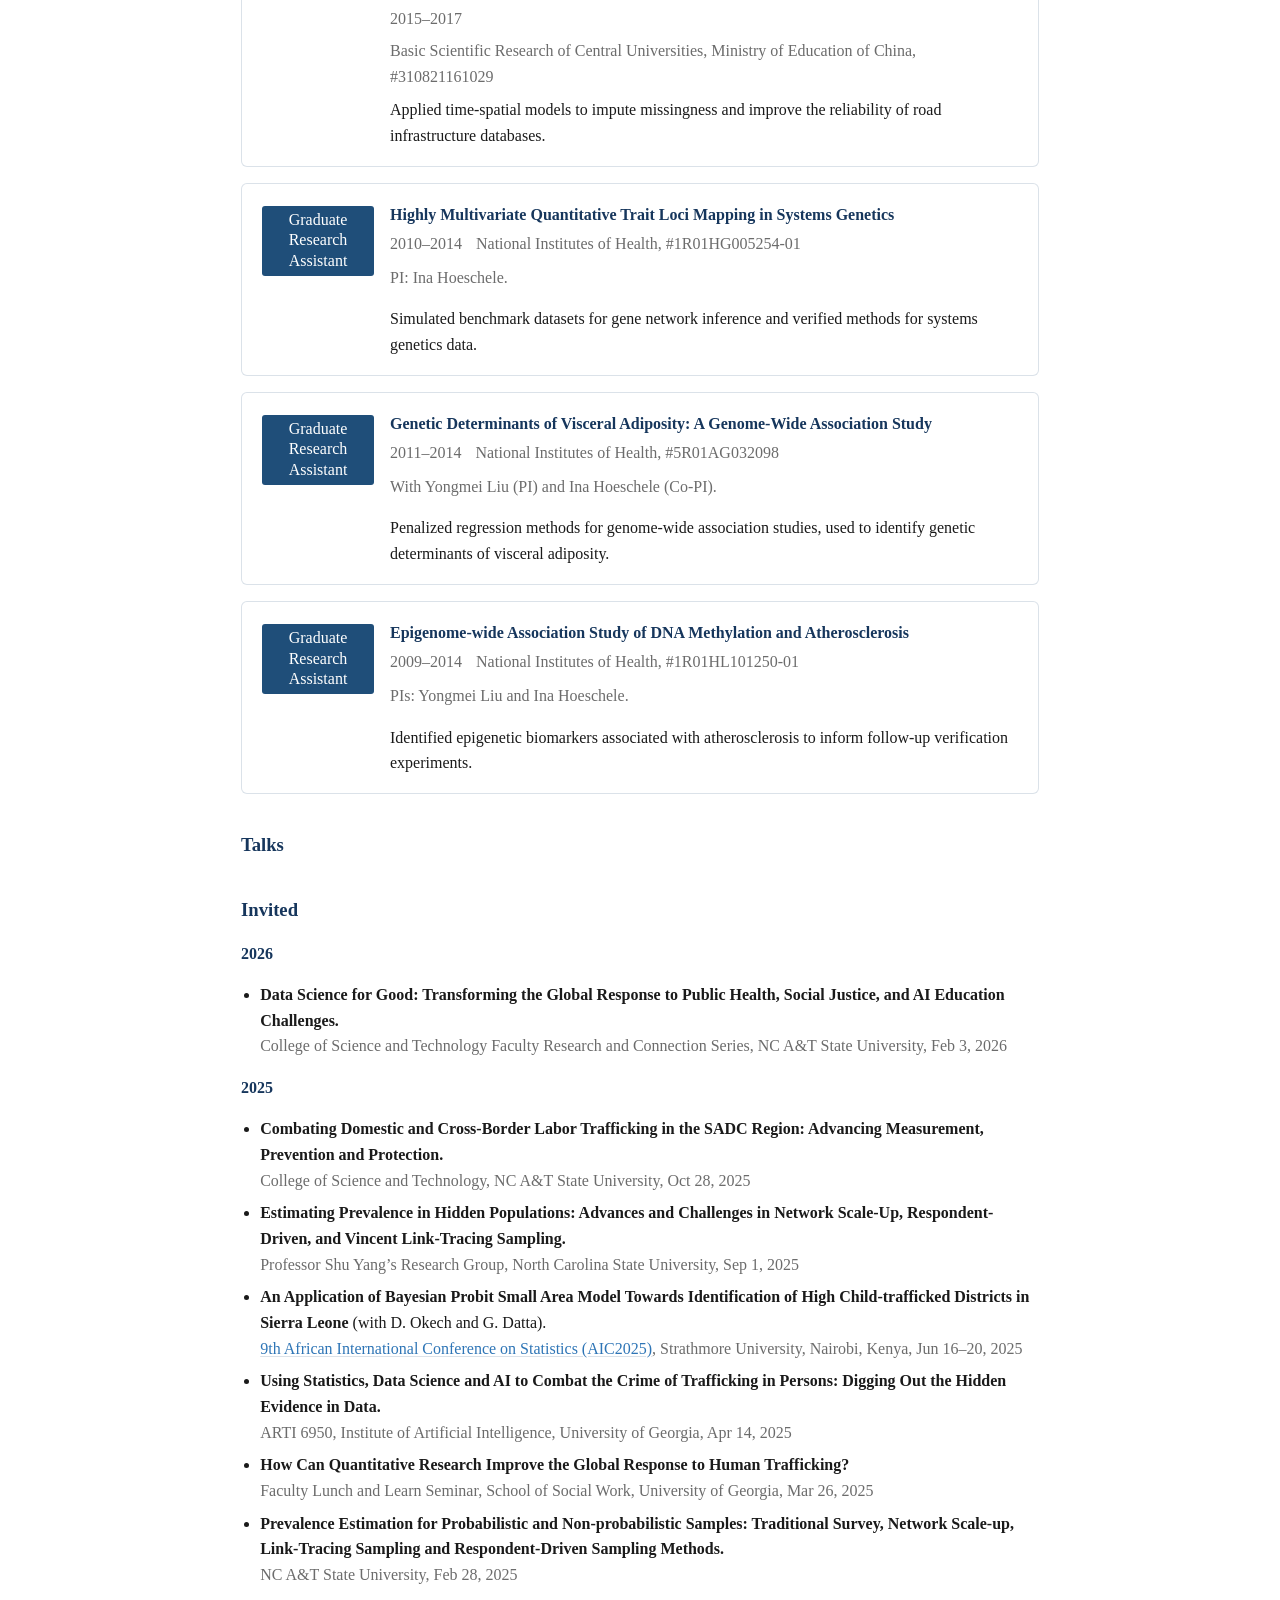
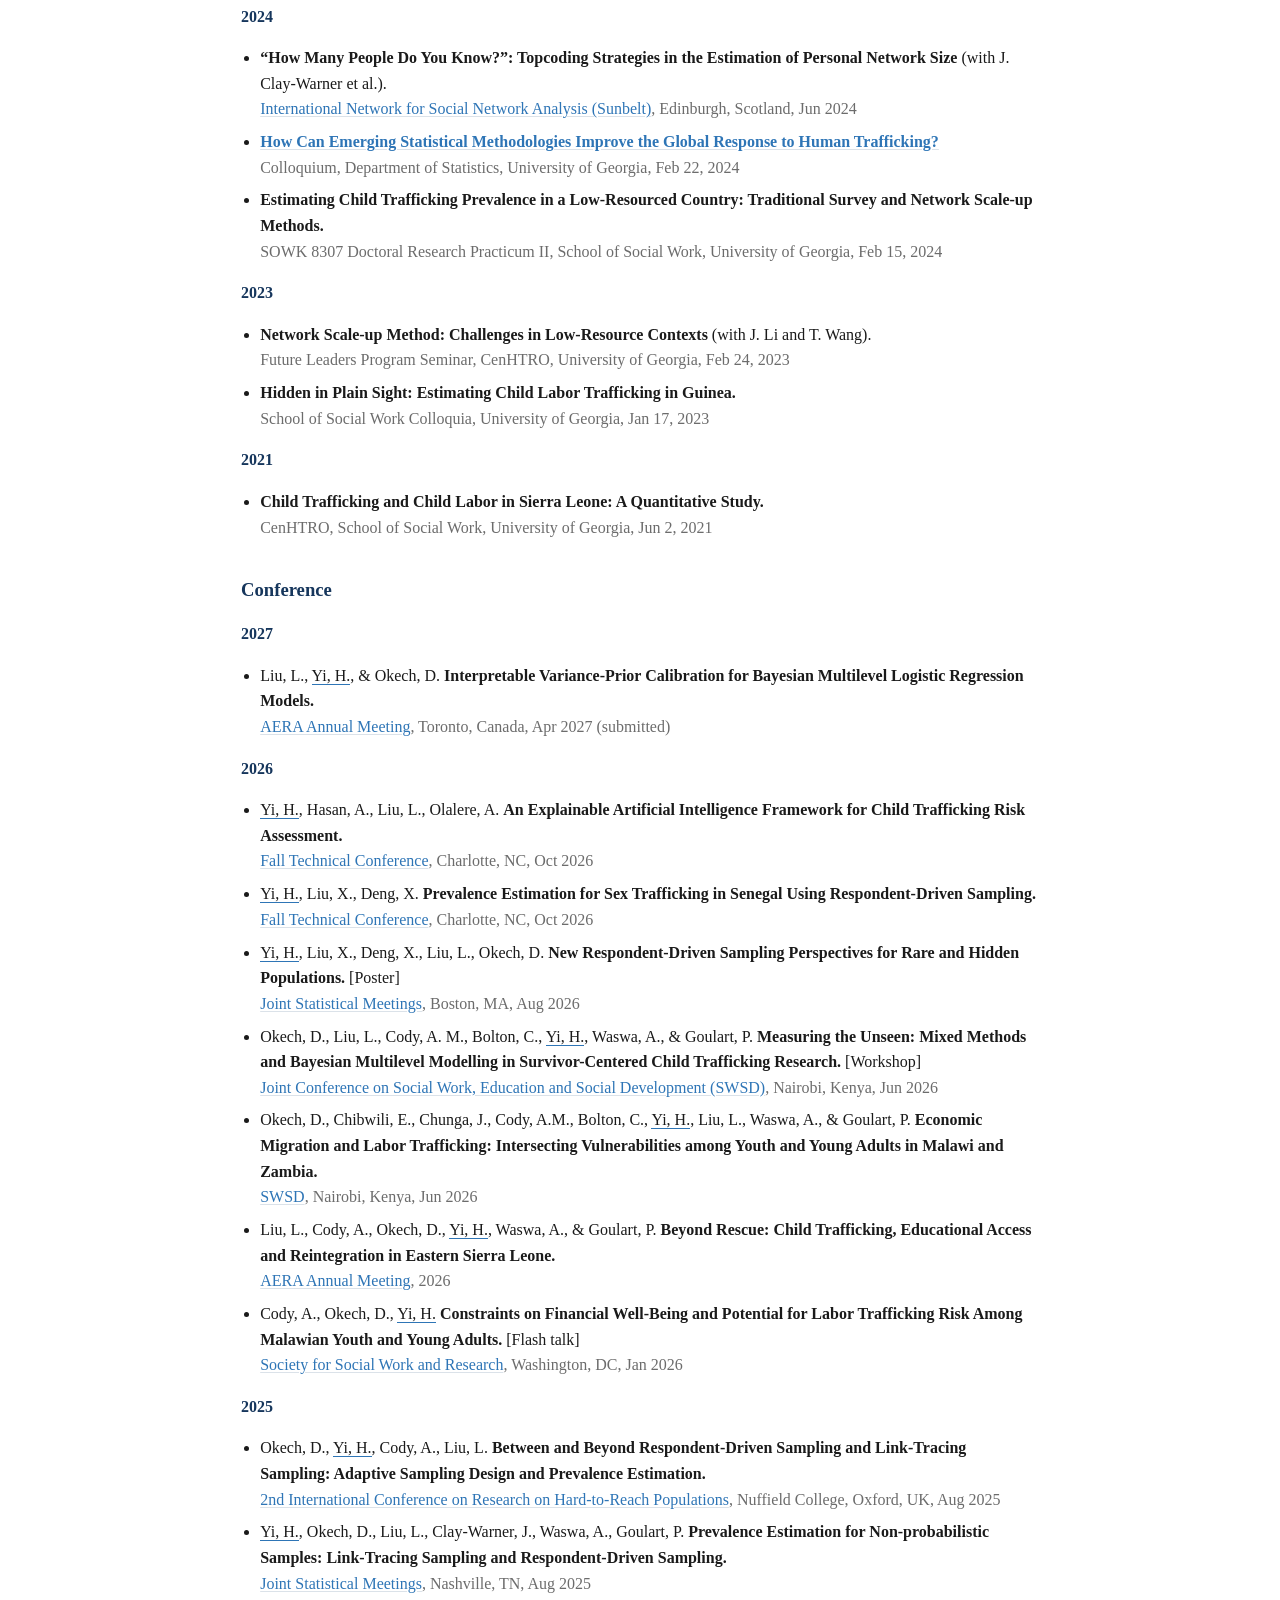
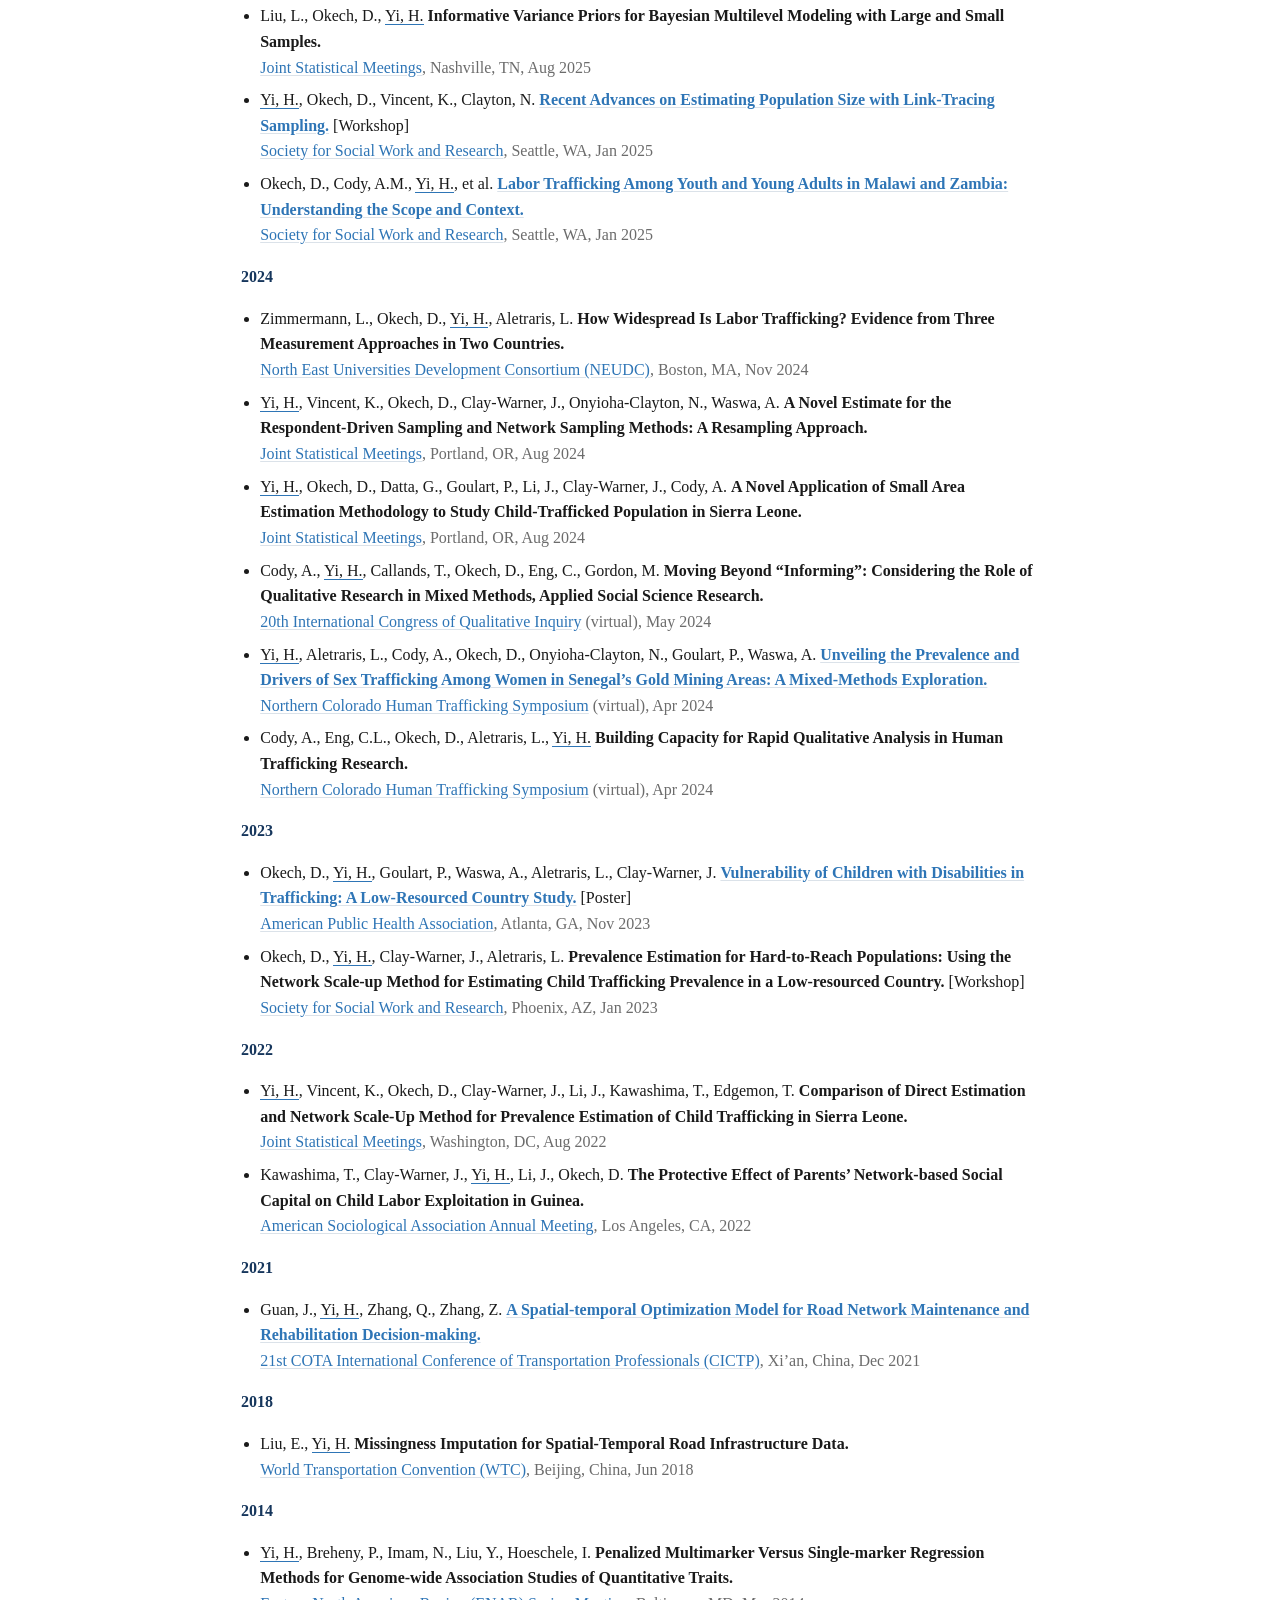
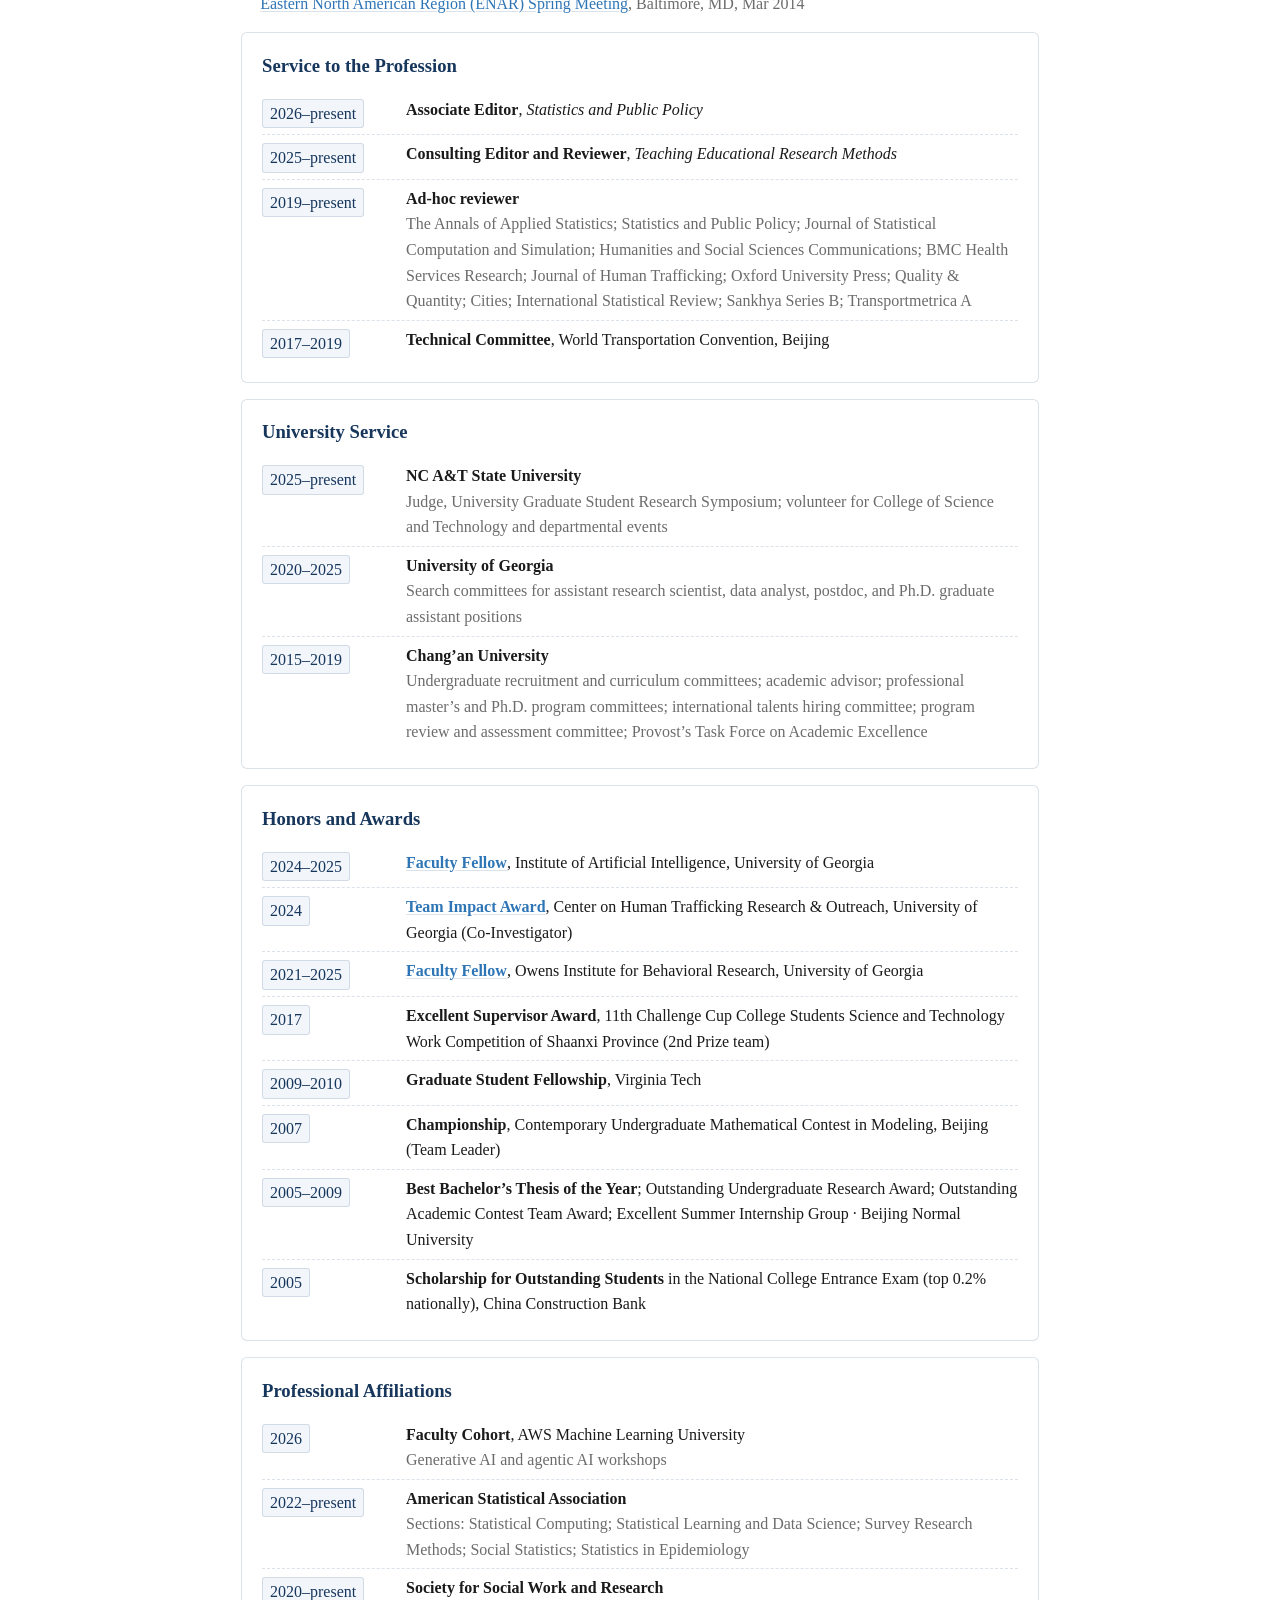
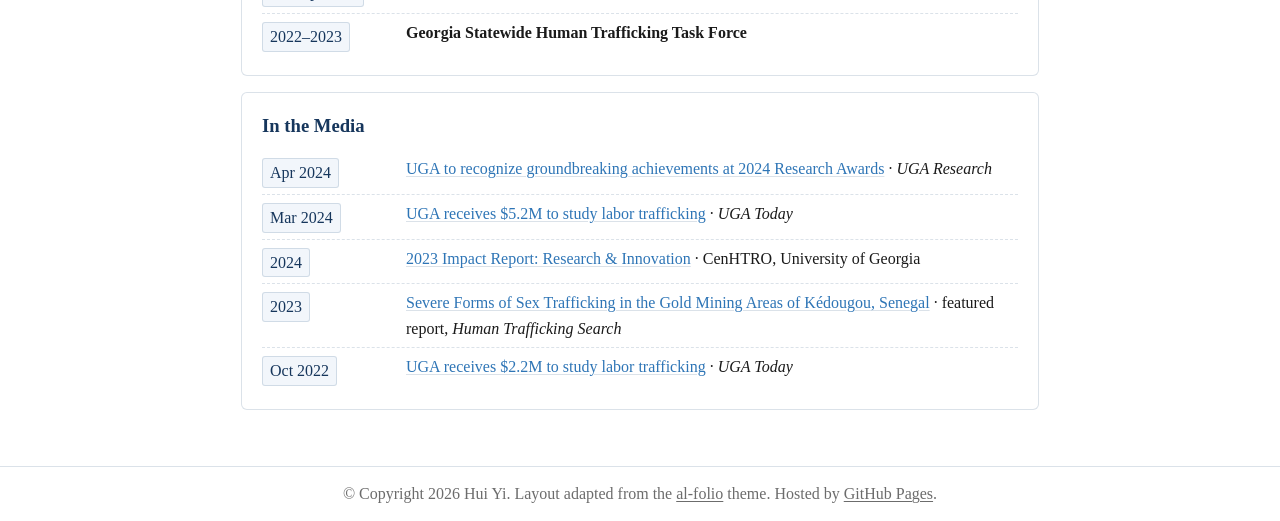
==== commit ba2065a0: "Add files via upload" ====
--- a/cv.html
+++ b/cv.html
@@ -67,8 +67,8 @@
 <div class="grant-meta"><span>2009–2014</span><span>National Institutes of Health, #1R01HL101250-01</span></div>
 <p class="pub-note">PIs: Yongmei Liu and Ina Hoeschele.</p><p class="grant-desc">Identified epigenetic biomarkers associated with atherosclerosis to inform follow-up verification experiments.</p></div></div></div></section>
 <section id="talks"><h2 class="section">Talks</h2>
-<h3 class="group">Invited</h3><h4 class="cv-year">2026</h4><ul class="plain"><li><strong>Data Science for Good: Transforming the Global Response to Public Health, Social Justice, and AI Education Challenges.</strong><span class="sub">College of Science and Technology Faculty Research and Connection Series, NC A&amp;T State University, Feb 3, 2026</span></li></ul><h4 class="cv-year">2025</h4><ul class="plain"><li><strong>Combating Domestic and Cross-Border Labor Trafficking in the SADC Region: Advancing Measurement, Prevention and Protection.</strong><span class="sub">College of Science and Technology, NC A&amp;T State University, Oct 28, 2025</span></li><li><strong>Estimating Prevalence in Hidden Populations: Advances and Challenges in Network Scale-Up, Respondent-Driven, and Vincent Link-Tracing Sampling.</strong><span class="sub">Professor Shu Yang&rsquo;s Research Group, North Carolina State University, Sep 1, 2025</span></li><li><strong>An Application of Bayesian Probit Small Area Model Towards Identification of High Child-trafficked Districts in Sierra Leone</strong> (with D. Okech and G. Datta).<span class="sub">9th African International Conference on Statistics (AIC2025), Strathmore University, Nairobi, Kenya, Jun 16&ndash;20, 2025</span></li><li><strong>Using Statistics, Data Science and AI to Combat the Crime of Trafficking in Persons: Digging Out the Hidden Evidence in Data.</strong><span class="sub">ARTI 6950, Institute of Artificial Intelligence, University of Georgia, Apr 14, 2025</span></li><li><strong>How Can Quantitative Research Improve the Global Response to Human Trafficking?</strong><span class="sub">Faculty Lunch and Learn Seminar, School of Social Work, University of Georgia, Mar 26, 2025</span></li><li><strong>Prevalence Estimation for Probabilistic and Non-probabilistic Samples: Traditional Survey, Network Scale-up, Link-Tracing Sampling and Respondent-Driven Sampling Methods.</strong><span class="sub">NC A&amp;T State University, Feb 28, 2025</span></li></ul><h4 class="cv-year">2024</h4><ul class="plain"><li><strong>&ldquo;How Many People Do You Know?&rdquo;: Topcoding Strategies in the Estimation of Personal Network Size</strong> (with J. Clay-Warner et al.).<span class="sub">International Network for Social Network Analysis (Sunbelt), Edinburgh, Scotland, Jun 2024</span></li><li><strong><a href="https://www.stat.uga.edu/events/content/2024/hui-yi" target="_blank" rel="noopener">How Can Emerging Statistical Methodologies Improve the Global Response to Human Trafficking?</a></strong><span class="sub">Colloquium, Department of Statistics, University of Georgia, Feb 22, 2024</span></li><li><strong>Estimating Child Trafficking Prevalence in a Low-Resourced Country: Traditional Survey and Network Scale-up Methods.</strong><span class="sub">SOWK 8307 Doctoral Research Practicum II, School of Social Work, University of Georgia, Feb 15, 2024</span></li></ul><h4 class="cv-year">2023</h4><ul class="plain"><li><strong>Network Scale-up Method: Challenges in Low-Resource Contexts</strong> (with J. Li and T. Wang).<span class="sub">Future Leaders Program Seminar, CenHTRO, University of Georgia, Feb 24, 2023</span></li><li><strong>Hidden in Plain Sight: Estimating Child Labor Trafficking in Guinea.</strong><span class="sub">School of Social Work Colloquia, University of Georgia, Jan 17, 2023</span></li></ul><h4 class="cv-year">2021</h4><ul class="plain"><li><strong>Child Trafficking and Child Labor in Sierra Leone: A Quantitative Study.</strong><span class="sub">CenHTRO, School of Social Work, University of Georgia, Jun 2, 2021</span></li></ul>
-<h3 class="group">Conference</h3><h4 class="cv-year">2027</h4><ul class="plain"><li>Liu, L., <em class="self">Yi, H.</em>, & Okech, D. <strong>Interpretable Variance-Prior Calibration for Bayesian Multilevel Logistic Regression Models.</strong><span class="sub">AERA Annual Meeting, Toronto, Canada, Apr 2027 (submitted)</span></li></ul><h4 class="cv-year">2026</h4><ul class="plain"><li><em class="self">Yi, H.</em>, Hasan, A., Liu, L., Olalere, A. <strong>An Explainable Artificial Intelligence Framework for Child Trafficking Risk Assessment.</strong><span class="sub">Fall Technical Conference, Charlotte, NC, Oct 2026</span></li><li><em class="self">Yi, H.</em>, Liu, X., Deng, X. <strong>Prevalence Estimation for Sex Trafficking in Senegal Using Respondent-Driven Sampling.</strong><span class="sub">Fall Technical Conference, Charlotte, NC, Oct 2026</span></li><li><em class="self">Yi, H.</em>, Liu, X., Deng, X., Liu, L., Okech, D. <strong>New Respondent-Driven Sampling Perspectives for Rare and Hidden Populations.</strong> [Poster]<span class="sub">Joint Statistical Meetings, Boston, MA, Aug 2026</span></li><li>Okech, D., Liu, L., Cody, A. M., Bolton, C., <em class="self">Yi, H.</em>, Waswa, A., & Goulart, P. <strong>Measuring the Unseen: Mixed Methods and Bayesian Multilevel Modelling in Survivor-Centered Child Trafficking Research.</strong> [Workshop]<span class="sub">Joint Conference on Social Work, Education and Social Development (SWSD), Nairobi, Kenya, Jun 2026</span></li><li>Okech, D., Chibwili, E., Chunga, J., Cody, A.M., Bolton, C., <em class="self">Yi, H.</em>, Liu, L., Waswa, A., & Goulart, P. <strong>Economic Migration and Labor Trafficking: Intersecting Vulnerabilities among Youth and Young Adults in Malawi and Zambia.</strong><span class="sub">SWSD, Nairobi, Kenya, Jun 2026</span></li><li>Liu, L., Cody, A., Okech, D., <em class="self">Yi, H.</em>, Waswa, A., & Goulart, P. <strong>Beyond Rescue: Child Trafficking, Educational Access and Reintegration in Eastern Sierra Leone.</strong><span class="sub">AERA Annual Meeting, 2026</span></li><li>Cody, A., Okech, D., <em class="self">Yi, H.</em> <strong>Constraints on Financial Well-Being and Potential for Labor Trafficking Risk Among Malawian Youth and Young Adults.</strong> [Flash talk]<span class="sub">Society for Social Work and Research, Washington, DC, Jan 2026</span></li></ul><h4 class="cv-year">2025</h4><ul class="plain"><li>Okech, D., <em class="self">Yi, H.</em>, Cody, A., Liu, L. <strong>Between and Beyond Respondent-Driven Sampling and Link-Tracing Sampling: Adaptive Sampling Design and Prevalence Estimation.</strong><span class="sub">2nd International Conference on Research on Hard-to-Reach Populations, Nuffield College, Oxford, UK, Aug 2025</span></li><li><em class="self">Yi, H.</em>, Okech, D., Liu, L., Clay-Warner, J., Waswa, A., Goulart, P. <strong>Prevalence Estimation for Non-probabilistic Samples: Link-Tracing Sampling and Respondent-Driven Sampling.</strong><span class="sub">Joint Statistical Meetings, Nashville, TN, Aug 2025</span></li><li>Liu, L., Okech, D., <em class="self">Yi, H.</em> <strong>Informative Variance Priors for Bayesian Multilevel Modeling with Large and Small Samples.</strong><span class="sub">Joint Statistical Meetings, Nashville, TN, Aug 2025</span></li><li><em class="self">Yi, H.</em>, Okech, D., Vincent, K., Clayton, N. <strong><a href="https://sswr.confex.com/sswr/2025/webprogram/Session15559.html" target="_blank" rel="noopener">Recent Advances on Estimating Population Size with Link-Tracing Sampling.</a></strong> [Workshop]<span class="sub">Society for Social Work and Research, Seattle, WA, Jan 2025</span></li><li>Okech, D., Cody, A.M., <em class="self">Yi, H.</em>, et al. <strong><a href="https://sswr.confex.com/sswr/2025/webprogram/Paper58234.html" target="_blank" rel="noopener">Labor Trafficking Among Youth and Young Adults in Malawi and Zambia: Understanding the Scope and Context.</a></strong><span class="sub">Society for Social Work and Research, Seattle, WA, Jan 2025</span></li></ul><h4 class="cv-year">2024</h4><ul class="plain"><li>Zimmermann, L., Okech, D., <em class="self">Yi, H.</em>, Aletraris, L. <strong>How Widespread Is Labor Trafficking? Evidence from Three Measurement Approaches in Two Countries.</strong><span class="sub">North East Universities Development Consortium (NEUDC), Boston, MA, Nov 2024</span></li><li><em class="self">Yi, H.</em>, Vincent, K., Okech, D., Clay-Warner, J., Onyioha-Clayton, N., Waswa, A. <strong>A Novel Estimate for the Respondent-Driven Sampling and Network Sampling Methods: A Resampling Approach.</strong><span class="sub">Joint Statistical Meetings, Portland, OR, Aug 2024</span></li><li><em class="self">Yi, H.</em>, Okech, D., Datta, G., Goulart, P., Li, J., Clay-Warner, J., Cody, A. <strong>A Novel Application of Small Area Estimation Methodology to Study Child-Trafficked Population in Sierra Leone.</strong><span class="sub">Joint Statistical Meetings, Portland, OR, Aug 2024</span></li><li>Cody, A., <em class="self">Yi, H.</em>, Callands, T., Okech, D., Eng, C., Gordon, M. <strong>Moving Beyond &ldquo;Informing&rdquo;: Considering the Role of Qualitative Research in Mixed Methods, Applied Social Science Research.</strong><span class="sub">20th International Congress of Qualitative Inquiry (virtual), May 2024</span></li><li><em class="self">Yi, H.</em>, Aletraris, L., Cody, A., Okech, D., Onyioha-Clayton, N., Goulart, P., Waswa, A. <strong><a href="https://www.nocohumantraffickingsymposium.org/agenda/" target="_blank" rel="noopener">Unveiling the Prevalence and Drivers of Sex Trafficking Among Women in Senegal&rsquo;s Gold Mining Areas: A Mixed-Methods Exploration.</a></strong><span class="sub">Northern Colorado Human Trafficking Symposium (virtual), Apr 2024</span></li><li>Cody, A., Eng, C.L., Okech, D., Aletraris, L., <em class="self">Yi, H.</em> <strong>Building Capacity for Rapid Qualitative Analysis in Human Trafficking Research.</strong><span class="sub">Northern Colorado Human Trafficking Symposium (virtual), Apr 2024</span></li></ul><h4 class="cv-year">2023</h4><ul class="plain"><li>Okech, D., <em class="self">Yi, H.</em>, Goulart, P., Waswa, A., Aletraris, L., Clay-Warner, J. <strong><a href="https://apha.confex.com/apha/2023/meetingapp.cgi/Paper/539777" target="_blank" rel="noopener">Vulnerability of Children with Disabilities in Trafficking: A Low-Resourced Country Study.</a></strong> [Poster]<span class="sub">American Public Health Association, Atlanta, GA, Nov 2023</span></li><li>Okech, D., <em class="self">Yi, H.</em>, Clay-Warner, J., Aletraris, L. <strong>Prevalence Estimation for Hard-to-Reach Populations: Using the Network Scale-up Method for Estimating Child Trafficking Prevalence in a Low-resourced Country.</strong> [Workshop]<span class="sub">Society for Social Work and Research, Phoenix, AZ, Jan 2023</span></li></ul><h4 class="cv-year">2022</h4><ul class="plain"><li><em class="self">Yi, H.</em>, Vincent, K., Okech, D., Clay-Warner, J., Li, J., Kawashima, T., Edgemon, T. <strong>Comparison of Direct Estimation and Network Scale-Up Method for Prevalence Estimation of Child Trafficking in Sierra Leone.</strong><span class="sub">Joint Statistical Meetings, Washington, DC, Aug 2022</span></li><li>Kawashima, T., Clay-Warner, J., <em class="self">Yi, H.</em>, Li, J., Okech, D. <strong>The Protective Effect of Parents&rsquo; Network-based Social Capital on Child Labor Exploitation in Guinea.</strong><span class="sub">American Sociological Association Annual Meeting, Los Angeles, CA, 2022</span></li></ul><h4 class="cv-year">2021</h4><ul class="plain"><li>Guan, J., <em class="self">Yi, H.</em>, Zhang, Q., Zhang, Z. <strong><a href="https://www.aconf.org/conf_181454/contribution/743.html" target="_blank" rel="noopener">A Spatial-temporal Optimization Model for Road Network Maintenance and Rehabilitation Decision-making.</a></strong><span class="sub">21st COTA International Conference of Transportation Professionals (CICTP), Xi&rsquo;an, China, Dec 2021</span></li></ul><h4 class="cv-year">2018</h4><ul class="plain"><li>Liu, E., <em class="self">Yi, H.</em> <strong>Missingness Imputation for Spatial-Temporal Road Infrastructure Data.</strong><span class="sub">World Transportation Convention (WTC), Beijing, China, Jun 2018</span></li></ul><h4 class="cv-year">2014</h4><ul class="plain"><li><em class="self">Yi, H.</em>, Breheny, P., Imam, N., Liu, Y., Hoeschele, I. <strong>Penalized Multimarker Versus Single-marker Regression Methods for Genome-wide Association Studies of Quantitative Traits.</strong><span class="sub">Eastern North American Region (ENAR) Spring Meeting, Baltimore, MD, Mar 2014</span></li></ul></section>
+<h3 class="group">Invited</h3><h4 class="cv-year">2026</h4><ul class="plain"><li><strong>Data Science for Good: Transforming the Global Response to Public Health, Social Justice, and AI Education Challenges.</strong><span class="sub">College of Science and Technology Faculty Research and Connection Series, NC A&amp;T State University, Feb 3, 2026</span></li></ul><h4 class="cv-year">2025</h4><ul class="plain"><li><strong>Combating Domestic and Cross-Border Labor Trafficking in the SADC Region: Advancing Measurement, Prevention and Protection.</strong><span class="sub">College of Science and Technology, NC A&amp;T State University, Oct 28, 2025</span></li><li><strong>Estimating Prevalence in Hidden Populations: Advances and Challenges in Network Scale-Up, Respondent-Driven, and Vincent Link-Tracing Sampling.</strong><span class="sub">Professor Shu Yang&rsquo;s Research Group, North Carolina State University, Sep 1, 2025</span></li><li><strong>An Application of Bayesian Probit Small Area Model Towards Identification of High Child-trafficked Districts in Sierra Leone</strong> (with D. Okech and G. Datta).<span class="sub"><a href="https://easychair.org/cfp/aic2025" target="_blank" rel="noopener">9th African International Conference on Statistics (AIC2025)</a>, Strathmore University, Nairobi, Kenya, Jun 16&ndash;20, 2025</span></li><li><strong>Using Statistics, Data Science and AI to Combat the Crime of Trafficking in Persons: Digging Out the Hidden Evidence in Data.</strong><span class="sub">ARTI 6950, Institute of Artificial Intelligence, University of Georgia, Apr 14, 2025</span></li><li><strong>How Can Quantitative Research Improve the Global Response to Human Trafficking?</strong><span class="sub">Faculty Lunch and Learn Seminar, School of Social Work, University of Georgia, Mar 26, 2025</span></li><li><strong>Prevalence Estimation for Probabilistic and Non-probabilistic Samples: Traditional Survey, Network Scale-up, Link-Tracing Sampling and Respondent-Driven Sampling Methods.</strong><span class="sub">NC A&amp;T State University, Feb 28, 2025</span></li></ul><h4 class="cv-year">2024</h4><ul class="plain"><li><strong>&ldquo;How Many People Do You Know?&rdquo;: Topcoding Strategies in the Estimation of Personal Network Size</strong> (with J. Clay-Warner et al.).<span class="sub"><a href="https://www.hw.ac.uk/news/2024/heriot-watt-university-hosts-the-44th-annual-sunbelt-conference" target="_blank" rel="noopener">International Network for Social Network Analysis (Sunbelt)</a>, Edinburgh, Scotland, Jun 2024</span></li><li><strong><a href="https://www.stat.uga.edu/events/content/2024/hui-yi" target="_blank" rel="noopener">How Can Emerging Statistical Methodologies Improve the Global Response to Human Trafficking?</a></strong><span class="sub">Colloquium, Department of Statistics, University of Georgia, Feb 22, 2024</span></li><li><strong>Estimating Child Trafficking Prevalence in a Low-Resourced Country: Traditional Survey and Network Scale-up Methods.</strong><span class="sub">SOWK 8307 Doctoral Research Practicum II, School of Social Work, University of Georgia, Feb 15, 2024</span></li></ul><h4 class="cv-year">2023</h4><ul class="plain"><li><strong>Network Scale-up Method: Challenges in Low-Resource Contexts</strong> (with J. Li and T. Wang).<span class="sub">Future Leaders Program Seminar, CenHTRO, University of Georgia, Feb 24, 2023</span></li><li><strong>Hidden in Plain Sight: Estimating Child Labor Trafficking in Guinea.</strong><span class="sub">School of Social Work Colloquia, University of Georgia, Jan 17, 2023</span></li></ul><h4 class="cv-year">2021</h4><ul class="plain"><li><strong>Child Trafficking and Child Labor in Sierra Leone: A Quantitative Study.</strong><span class="sub">CenHTRO, School of Social Work, University of Georgia, Jun 2, 2021</span></li></ul>
+<h3 class="group">Conference</h3><h4 class="cv-year">2027</h4><ul class="plain"><li>Liu, L., <em class="self">Yi, H.</em>, & Okech, D. <strong>Interpretable Variance-Prior Calibration for Bayesian Multilevel Logistic Regression Models.</strong><span class="sub"><a href="https://www.aera.net/Events-Meetings/Annual-Meeting/2027-Annual-Meeting" target="_blank" rel="noopener">AERA Annual Meeting</a>, Toronto, Canada, Apr 2027 (submitted)</span></li></ul><h4 class="cv-year">2026</h4><ul class="plain"><li><em class="self">Yi, H.</em>, Hasan, A., Liu, L., Olalere, A. <strong>An Explainable Artificial Intelligence Framework for Child Trafficking Risk Assessment.</strong><span class="sub"><a href="https://falltechnicalconference.org/2026-program/" target="_blank" rel="noopener">Fall Technical Conference</a>, Charlotte, NC, Oct 2026</span></li><li><em class="self">Yi, H.</em>, Liu, X., Deng, X. <strong>Prevalence Estimation for Sex Trafficking in Senegal Using Respondent-Driven Sampling.</strong><span class="sub"><a href="https://falltechnicalconference.org/2026-program/" target="_blank" rel="noopener">Fall Technical Conference</a>, Charlotte, NC, Oct 2026</span></li><li><em class="self">Yi, H.</em>, Liu, X., Deng, X., Liu, L., Okech, D. <strong>New Respondent-Driven Sampling Perspectives for Rare and Hidden Populations.</strong> [Poster]<span class="sub"><a href="https://ww2.amstat.org/meetings/jsm/2026/program.cfm" target="_blank" rel="noopener">Joint Statistical Meetings</a>, Boston, MA, Aug 2026</span></li><li>Okech, D., Liu, L., Cody, A. M., Bolton, C., <em class="self">Yi, H.</em>, Waswa, A., & Goulart, P. <strong>Measuring the Unseen: Mixed Methods and Bayesian Multilevel Modelling in Survivor-Centered Child Trafficking Research.</strong> [Workshop]<span class="sub"><a href="https://www.ifsw.org/secure-your-place-at-swsd-2026-in-nairobi/" target="_blank" rel="noopener">Joint Conference on Social Work, Education and Social Development (SWSD)</a>, Nairobi, Kenya, Jun 2026</span></li><li>Okech, D., Chibwili, E., Chunga, J., Cody, A.M., Bolton, C., <em class="self">Yi, H.</em>, Liu, L., Waswa, A., & Goulart, P. <strong>Economic Migration and Labor Trafficking: Intersecting Vulnerabilities among Youth and Young Adults in Malawi and Zambia.</strong><span class="sub"><a href="https://www.ifsw.org/secure-your-place-at-swsd-2026-in-nairobi/" target="_blank" rel="noopener">SWSD</a>, Nairobi, Kenya, Jun 2026</span></li><li>Liu, L., Cody, A., Okech, D., <em class="self">Yi, H.</em>, Waswa, A., & Goulart, P. <strong>Beyond Rescue: Child Trafficking, Educational Access and Reintegration in Eastern Sierra Leone.</strong><span class="sub"><a href="https://convention2.allacademic.com/one/aera/aera26/" target="_blank" rel="noopener">AERA Annual Meeting</a>, 2026</span></li><li>Cody, A., Okech, D., <em class="self">Yi, H.</em> <strong>Constraints on Financial Well-Being and Potential for Labor Trafficking Risk Among Malawian Youth and Young Adults.</strong> [Flash talk]<span class="sub"><a href="https://sswr.org/2026-conference-home" target="_blank" rel="noopener">Society for Social Work and Research</a>, Washington, DC, Jan 2026</span></li></ul><h4 class="cv-year">2025</h4><ul class="plain"><li>Okech, D., <em class="self">Yi, H.</em>, Cody, A., Liu, L. <strong>Between and Beyond Respondent-Driven Sampling and Link-Tracing Sampling: Adaptive Sampling Design and Prevalence Estimation.</strong><span class="sub"><a href="https://www.nuffield.ox.ac.uk/news-events/events-and-seminars/international-conference-on-research-on-hard-to-reach-populations-2024-day-1" target="_blank" rel="noopener">2nd International Conference on Research on Hard-to-Reach Populations</a>, Nuffield College, Oxford, UK, Aug 2025</span></li><li><em class="self">Yi, H.</em>, Okech, D., Liu, L., Clay-Warner, J., Waswa, A., Goulart, P. <strong>Prevalence Estimation for Non-probabilistic Samples: Link-Tracing Sampling and Respondent-Driven Sampling.</strong><span class="sub"><a href="https://ww2.amstat.org/meetings/jsm/2025/program.cfm" target="_blank" rel="noopener">Joint Statistical Meetings</a>, Nashville, TN, Aug 2025</span></li><li>Liu, L., Okech, D., <em class="self">Yi, H.</em> <strong>Informative Variance Priors for Bayesian Multilevel Modeling with Large and Small Samples.</strong><span class="sub"><a href="https://ww2.amstat.org/meetings/jsm/2025/program.cfm" target="_blank" rel="noopener">Joint Statistical Meetings</a>, Nashville, TN, Aug 2025</span></li><li><em class="self">Yi, H.</em>, Okech, D., Vincent, K., Clayton, N. <strong><a href="https://sswr.confex.com/sswr/2025/webprogram/Session15559.html" target="_blank" rel="noopener">Recent Advances on Estimating Population Size with Link-Tracing Sampling.</a></strong> [Workshop]<span class="sub"><a href="https://sswr.confex.com/sswr/2025/webprogram/start.html" target="_blank" rel="noopener">Society for Social Work and Research</a>, Seattle, WA, Jan 2025</span></li><li>Okech, D., Cody, A.M., <em class="self">Yi, H.</em>, et al. <strong><a href="https://sswr.confex.com/sswr/2025/webprogram/Paper58234.html" target="_blank" rel="noopener">Labor Trafficking Among Youth and Young Adults in Malawi and Zambia: Understanding the Scope and Context.</a></strong><span class="sub"><a href="https://sswr.confex.com/sswr/2025/webprogram/start.html" target="_blank" rel="noopener">Society for Social Work and Research</a>, Seattle, WA, Jan 2025</span></li></ul><h4 class="cv-year">2024</h4><ul class="plain"><li>Zimmermann, L., Okech, D., <em class="self">Yi, H.</em>, Aletraris, L. <strong>How Widespread Is Labor Trafficking? Evidence from Three Measurement Approaches in Two Countries.</strong><span class="sub"><a href="https://cssh.northeastern.edu/gap/neudc-2024" target="_blank" rel="noopener">North East Universities Development Consortium (NEUDC)</a>, Boston, MA, Nov 2024</span></li><li><em class="self">Yi, H.</em>, Vincent, K., Okech, D., Clay-Warner, J., Onyioha-Clayton, N., Waswa, A. <strong>A Novel Estimate for the Respondent-Driven Sampling and Network Sampling Methods: A Resampling Approach.</strong><span class="sub"><a href="https://ww2.amstat.org/meetings/jsm/2024/onlineprogram/index.cfm" target="_blank" rel="noopener">Joint Statistical Meetings</a>, Portland, OR, Aug 2024</span></li><li><em class="self">Yi, H.</em>, Okech, D., Datta, G., Goulart, P., Li, J., Clay-Warner, J., Cody, A. <strong>A Novel Application of Small Area Estimation Methodology to Study Child-Trafficked Population in Sierra Leone.</strong><span class="sub"><a href="https://ww2.amstat.org/meetings/jsm/2024/onlineprogram/index.cfm" target="_blank" rel="noopener">Joint Statistical Meetings</a>, Portland, OR, Aug 2024</span></li><li>Cody, A., <em class="self">Yi, H.</em>, Callands, T., Okech, D., Eng, C., Gordon, M. <strong>Moving Beyond &ldquo;Informing&rdquo;: Considering the Role of Qualitative Research in Mixed Methods, Applied Social Science Research.</strong><span class="sub"><a href="https://icqi.org/" target="_blank" rel="noopener">20th International Congress of Qualitative Inquiry</a> (virtual), May 2024</span></li><li><em class="self">Yi, H.</em>, Aletraris, L., Cody, A., Okech, D., Onyioha-Clayton, N., Goulart, P., Waswa, A. <strong><a href="https://www.nocohumantraffickingsymposium.org/agenda/" target="_blank" rel="noopener">Unveiling the Prevalence and Drivers of Sex Trafficking Among Women in Senegal&rsquo;s Gold Mining Areas: A Mixed-Methods Exploration.</a></strong><span class="sub"><a href="https://www.nocohumantraffickingsymposium.org/agenda/" target="_blank" rel="noopener">Northern Colorado Human Trafficking Symposium</a> (virtual), Apr 2024</span></li><li>Cody, A., Eng, C.L., Okech, D., Aletraris, L., <em class="self">Yi, H.</em> <strong>Building Capacity for Rapid Qualitative Analysis in Human Trafficking Research.</strong><span class="sub"><a href="https://www.nocohumantraffickingsymposium.org/agenda/" target="_blank" rel="noopener">Northern Colorado Human Trafficking Symposium</a> (virtual), Apr 2024</span></li></ul><h4 class="cv-year">2023</h4><ul class="plain"><li>Okech, D., <em class="self">Yi, H.</em>, Goulart, P., Waswa, A., Aletraris, L., Clay-Warner, J. <strong><a href="https://apha.confex.com/apha/2023/meetingapp.cgi/Paper/539777" target="_blank" rel="noopener">Vulnerability of Children with Disabilities in Trafficking: A Low-Resourced Country Study.</a></strong> [Poster]<span class="sub"><a href="https://apha.confex.com/apha/2023/meetingapp.cgi" target="_blank" rel="noopener">American Public Health Association</a>, Atlanta, GA, Nov 2023</span></li><li>Okech, D., <em class="self">Yi, H.</em>, Clay-Warner, J., Aletraris, L. <strong>Prevalence Estimation for Hard-to-Reach Populations: Using the Network Scale-up Method for Estimating Child Trafficking Prevalence in a Low-resourced Country.</strong> [Workshop]<span class="sub"><a href="https://sswr.confex.com/sswr/2023/webprogram/start.html" target="_blank" rel="noopener">Society for Social Work and Research</a>, Phoenix, AZ, Jan 2023</span></li></ul><h4 class="cv-year">2022</h4><ul class="plain"><li><em class="self">Yi, H.</em>, Vincent, K., Okech, D., Clay-Warner, J., Li, J., Kawashima, T., Edgemon, T. <strong>Comparison of Direct Estimation and Network Scale-Up Method for Prevalence Estimation of Child Trafficking in Sierra Leone.</strong><span class="sub"><a href="https://ww2.amstat.org/meetings/jsm/2022/onlineprogram/index.cfm" target="_blank" rel="noopener">Joint Statistical Meetings</a>, Washington, DC, Aug 2022</span></li><li>Kawashima, T., Clay-Warner, J., <em class="self">Yi, H.</em>, Li, J., Okech, D. <strong>The Protective Effect of Parents&rsquo; Network-based Social Capital on Child Labor Exploitation in Guinea.</strong><span class="sub"><a href="https://www.asanet.org/annual-meeting/2022-annual-meeting" target="_blank" rel="noopener">American Sociological Association Annual Meeting</a>, Los Angeles, CA, 2022</span></li></ul><h4 class="cv-year">2021</h4><ul class="plain"><li>Guan, J., <em class="self">Yi, H.</em>, Zhang, Q., Zhang, Z. <strong><a href="https://www.aconf.org/conf_181454/contribution/743.html" target="_blank" rel="noopener">A Spatial-temporal Optimization Model for Road Network Maintenance and Rehabilitation Decision-making.</a></strong><span class="sub"><a href="https://www.aconf.org/conf_181454/contribution/743.html" target="_blank" rel="noopener">21st COTA International Conference of Transportation Professionals (CICTP)</a>, Xi&rsquo;an, China, Dec 2021</span></li></ul><h4 class="cv-year">2018</h4><ul class="plain"><li>Liu, E., <em class="self">Yi, H.</em> <strong>Missingness Imputation for Spatial-Temporal Road Infrastructure Data.</strong><span class="sub"><a href="https://en.wtc-conference.com/about/a475.html" target="_blank" rel="noopener">World Transportation Convention (WTC)</a>, Beijing, China, Jun 2018</span></li></ul><h4 class="cv-year">2014</h4><ul class="plain"><li><em class="self">Yi, H.</em>, Breheny, P., Imam, N., Liu, Y., Hoeschele, I. <strong>Penalized Multimarker Versus Single-marker Regression Methods for Genome-wide Association Studies of Quantitative Traits.</strong><span class="sub"><a href="https://www.enar.org/meetings/meetings2014/2014_Program_FINAL.pdf" target="_blank" rel="noopener">Eastern North American Region (ENAR) Spring Meeting</a>, Baltimore, MD, Mar 2014</span></li></ul></section>
 <section id="service"><div class="card"><h3>Service to the Profession</h3><ul class="cv-list"><li><div class="cv-date"><span class="pill">2026&ndash;present</span></div><div class="cv-main"><strong>Associate Editor</strong>, <em>Statistics and Public Policy</em></div></li><li><div class="cv-date"><span class="pill">2025&ndash;present</span></div><div class="cv-main"><strong>Consulting Editor and Reviewer</strong>, <em>Teaching Educational Research Methods</em></div></li><li><div class="cv-date"><span class="pill">2019&ndash;present</span></div><div class="cv-main"><strong>Ad-hoc reviewer</strong><div class="sub">The Annals of Applied Statistics; Statistics and Public Policy; Journal of Statistical Computation and Simulation; Humanities and Social Sciences Communications; BMC Health Services Research; Journal of Human Trafficking; Oxford University Press; Quality &amp; Quantity; Cities; International Statistical Review; Sankhya Series B; Transportmetrica A</div></div></li><li><div class="cv-date"><span class="pill">2017&ndash;2019</span></div><div class="cv-main"><strong>Technical Committee</strong>, World Transportation Convention, Beijing</div></li></ul></div><div class="card"><h3>University Service</h3><ul class="cv-list"><li><div class="cv-date"><span class="pill">2025&ndash;present</span></div><div class="cv-main"><strong>NC A&amp;T State University</strong><div class="sub">Judge, University Graduate Student Research Symposium; volunteer for College of Science and Technology and departmental events</div></div></li><li><div class="cv-date"><span class="pill">2020&ndash;2025</span></div><div class="cv-main"><strong>University of Georgia</strong><div class="sub">Search committees for assistant research scientist, data analyst, postdoc, and Ph.D. graduate assistant positions</div></div></li><li><div class="cv-date"><span class="pill">2015&ndash;2019</span></div><div class="cv-main"><strong>Chang&rsquo;an University</strong><div class="sub">Undergraduate recruitment and curriculum committees; academic advisor; professional master&rsquo;s and Ph.D. program committees; international talents hiring committee; program review and assessment committee; Provost&rsquo;s Task Force on Academic Excellence</div></div></li></ul></div></section>
 <section id="honors"><div class="card"><h3>Honors and Awards</h3><ul class="cv-list"><li><div class="cv-date"><span class="pill">2024&ndash;2025</span></div><div class="cv-main"><a href="https://www.ai.uga.edu/directory/people/hui-yi" target="_blank" rel="noopener"><strong>Faculty Fellow</strong></a>, Institute of Artificial Intelligence, University of Georgia</div></li><li><div class="cv-date"><span class="pill">2024</span></div><div class="cv-main"><a href="https://research.uga.edu/research-awards/2024/03/13/team-impact-award-2024/" target="_blank" rel="noopener"><strong>Team Impact Award</strong></a>, Center on Human Trafficking Research &amp; Outreach, University of Georgia (Co-Investigator)</div></li><li><div class="cv-date"><span class="pill">2021&ndash;2025</span></div><div class="cv-main"><a href="https://oibr.uga.edu/yi-hui/" target="_blank" rel="noopener"><strong>Faculty Fellow</strong></a>, Owens Institute for Behavioral Research, University of Georgia</div></li><li><div class="cv-date"><span class="pill">2017</span></div><div class="cv-main"><strong>Excellent Supervisor Award</strong>, 11th Challenge Cup College Students Science and Technology Work Competition of Shaanxi Province (2nd Prize team)</div></li><li><div class="cv-date"><span class="pill">2009&ndash;2010</span></div><div class="cv-main"><strong>Graduate Student Fellowship</strong>, Virginia Tech</div></li><li><div class="cv-date"><span class="pill">2007</span></div><div class="cv-main"><strong>Championship</strong>, Contemporary Undergraduate Mathematical Contest in Modeling, Beijing (Team Leader)</div></li><li><div class="cv-date"><span class="pill">2005&ndash;2009</span></div><div class="cv-main"><strong>Best Bachelor&rsquo;s Thesis of the Year</strong>; Outstanding Undergraduate Research Award; Outstanding Academic Contest Team Award; Excellent Summer Internship Group &middot; Beijing Normal University</div></li><li><div class="cv-date"><span class="pill">2005</span></div><div class="cv-main"><strong>Scholarship for Outstanding Students</strong> in the National College Entrance Exam (top 0.2% nationally), China Construction Bank</div></li></ul></div></section>
 <section id="affiliations"><div class="card"><h3>Professional Affiliations</h3><ul class="cv-list"><li><div class="cv-date"><span class="pill">2026</span></div><div class="cv-main"><strong>Faculty Cohort</strong>, AWS Machine Learning University<div class="sub">Generative AI and agentic AI workshops</div></div></li><li><div class="cv-date"><span class="pill">2022&ndash;present</span></div><div class="cv-main"><strong>American Statistical Association</strong><div class="sub">Sections: Statistical Computing; Statistical Learning and Data Science; Survey Research Methods; Social Statistics; Statistics in Epidemiology</div></div></li><li><div class="cv-date"><span class="pill">2020&ndash;present</span></div><div class="cv-main"><strong>Society for Social Work and Research</strong></div></li><li><div class="cv-date"><span class="pill">2022&ndash;2023</span></div><div class="cv-main"><strong>Georgia Statewide Human Trafficking Task Force</strong></div></li></ul></div></section>
--- a/assets/css/main.css
+++ b/assets/css/main.css
@@ -307,3 +307,53 @@
 }
 /* nav fits six tabs */
 @media (max-width: 860px) { .nav-toggle { display: inline-flex; } .nav-menu { position: absolute; top: 100%; left: 0; right: 0; background: var(--bg); box-shadow: 0 1px 0 var(--divider); display: none; padding: 4px 16px 12px; } .nav-menu.open { display: block; } .nav-links { flex-direction: column; align-items: flex-start; } .navbar-brand.hidden-on-about { visibility: visible; } }
+
+/* ---------- v5: scientific palette, bold headings & tabs, tighter page headers ---------- */
+:root {
+  --theme: #1f4e79;          /* deep scientific blue */
+  --accent: #2e75b6;         /* link blue */
+  --heading: #16365c;
+  --bg-soft: #f2f6fb;
+  --divider: rgba(31, 78, 121, 0.16);
+  --code-bg: rgba(31, 78, 121, 0.06);
+}
+@media (prefers-color-scheme: dark) {
+  :root:not([data-theme="light"]) { --theme: #8db8e8; --accent: #9cc5f0; --heading: #c9def5; --bg-soft: #1f2833; --divider: rgba(141, 184, 232, 0.22); --code-bg: rgba(141, 184, 232, 0.10); --theme-contrast: #0f1a26; }
+}
+:root[data-theme="dark"] { --theme: #8db8e8; --accent: #9cc5f0; --heading: #c9def5; --bg-soft: #1f2833; --divider: rgba(141, 184, 232, 0.22); --code-bg: rgba(141, 184, 232, 0.10); --theme-contrast: #0f1a26; }
+
+a { color: var(--accent); }
+.navbar { border-top: 3px solid var(--theme); }
+.nav-links a { font-weight: 700; color: var(--heading); }
+.nav-links a:hover, .nav-links a.active { color: var(--accent); }
+.post-title, h2.section, h3.group, h3.year, h2.year, .card h3, .ov-head, .project-title, .member-name, h4.cv-year, .pub-title {
+  font-weight: 700; color: var(--heading);
+}
+.post-title { margin-bottom: 0.15rem; }
+.post-header { margin-bottom: 0.4rem; }
+.post-description { margin: 0; }
+.post-header + section > h2.section:first-child, .post-header + h2.section { margin-top: 0.6rem; }
+h3.year { color: var(--theme); border-top-color: var(--divider); }
+.badge { background: var(--theme); color: var(--theme-contrast); }
+.badge.alt { background: #5b7fa3; }
+.course-code { background: var(--theme); color: var(--theme-contrast); }
+.btn { border-color: var(--accent); color: var(--accent); }
+.btn:hover { background: var(--accent); color: #fff; }
+.ov-col { background: var(--bg-soft); border-color: var(--divider); }
+.card { border-color: var(--divider); }
+.cv-date .pill { background: var(--bg-soft); border-color: var(--divider); color: var(--heading); }
+.news th { color: var(--theme); font-weight: 700; }
+.contact-icons a { color: var(--theme); }
+.contact-icons a:hover { color: var(--accent); }
+.pub-author em, em.self { border-bottom-color: var(--accent); }
+/* the name itself stays regular weight */
+.navbar-brand, .about-name { font-weight: 400; }
+.nav-links a.active { font-weight: 700; }
+/* larger figure icons so their labels are readable */
+.pub-row.thumb { grid-template-columns: 240px minmax(0, 1fr); }
+.pub-row.wide { grid-template-columns: 1.6em 240px minmax(0, 1fr); }
+.abbr .preview { max-width: 240px; }
+.badge { max-width: 240px; }
+.project { grid-template-columns: 300px minmax(0, 1fr); }
+@media (max-width: 640px) { .project { grid-template-columns: minmax(0, 1fr); } .project-img { max-width: 100%; } }
+@media (max-width: 576px) { .pub-row.thumb { grid-template-columns: minmax(0, 1fr); } .abbr .preview { max-width: 100%; } }
